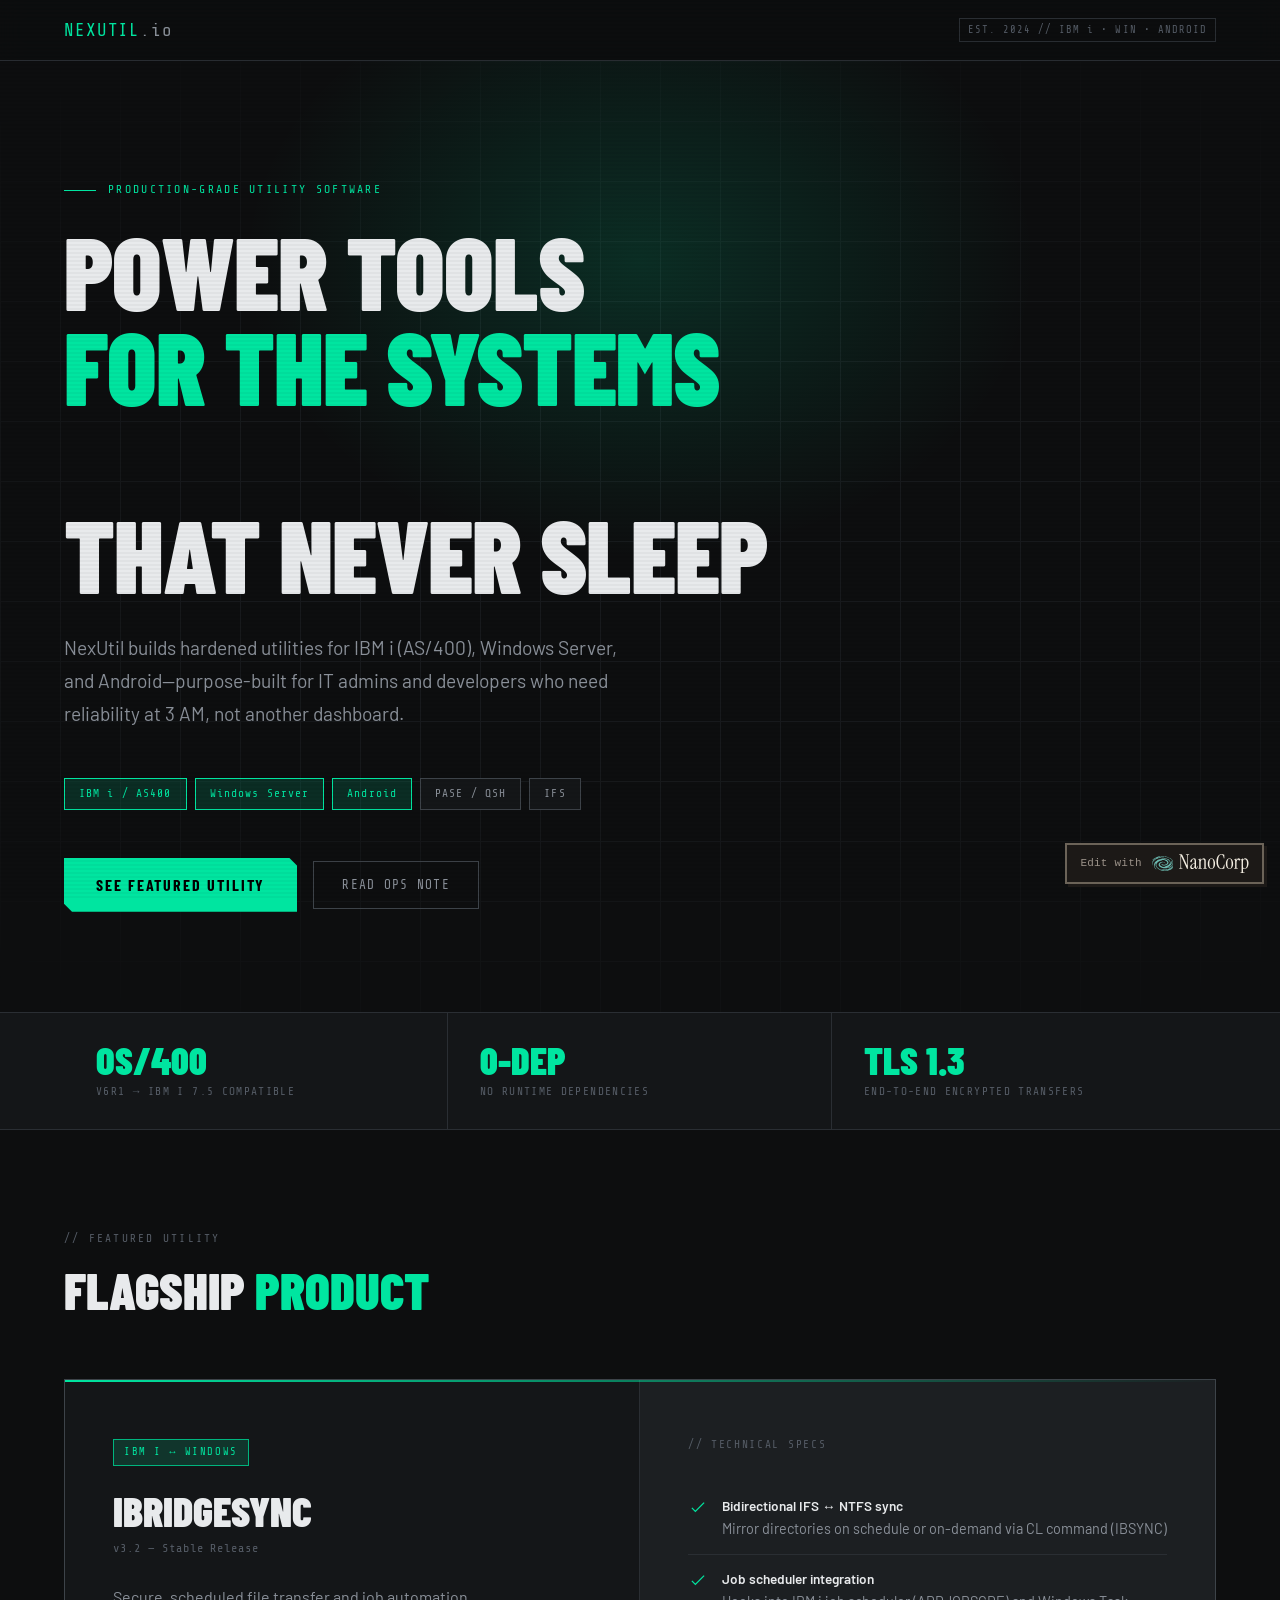
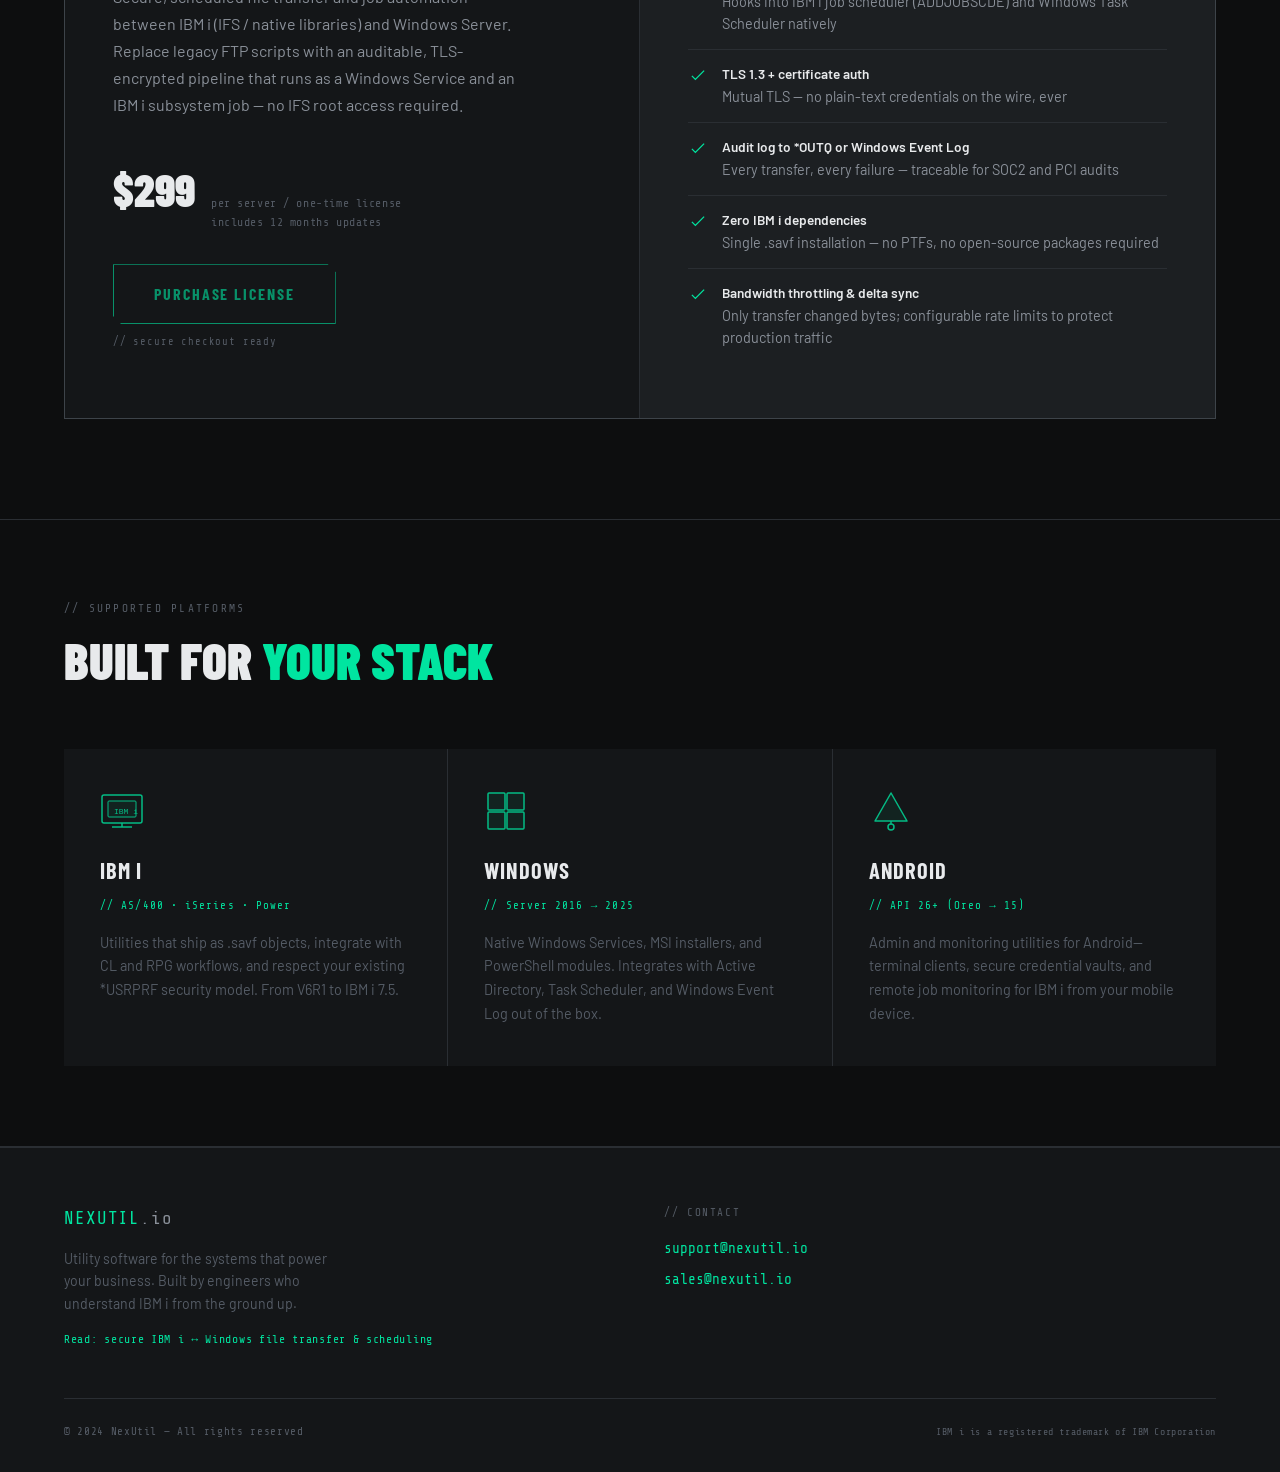
==== index.html @ b5524bf1 "Prepare NexUtil static site for Netlify" ====
<!DOCTYPE html>
<!-- saved from url=(0038)https://nexutil.nanocorp.app/#featured -->
<html lang="en">

<head>
    <meta http-equiv="Content-Type" content="text/html; charset=UTF-8">
    <link rel="stylesheet" href="./NexUtil — Utility Software for IBM i, Windows &amp; Android_files/3d7xy98o96aj7.css"
        data-precedence="next">
    <link rel="preload" as="script" fetchpriority="low"
        href="./NexUtil — Utility Software for IBM i, Windows &amp; Android_files/25kvgcvbp6c14.js.téléchargement">
    <script src="./NexUtil — Utility Software for IBM i, Windows &amp; Android_files/28fkf9f9btak4.js.téléchargement"
        async=""></script>
    <script src="./NexUtil — Utility Software for IBM i, Windows &amp; Android_files/1h-6463ln454b.js.téléchargement"
        async=""></script>
    <script src="./NexUtil — Utility Software for IBM i, Windows &amp; Android_files/0gokmsaxco-yg.js.téléchargement"
        async=""></script>
    <script
        src="./NexUtil — Utility Software for IBM i, Windows &amp; Android_files/turbopack-207j59bvnx-2r.js.téléchargement"
        async=""></script>
    <script src="./NexUtil — Utility Software for IBM i, Windows &amp; Android_files/2corl6wyj4669.js.téléchargement"
        async="" crossorigin=""></script>
    <script src="./NexUtil — Utility Software for IBM i, Windows &amp; Android_files/1kp1o4kqi1096.js.téléchargement"
        async="" crossorigin=""></script>
    <link rel="preload" href="./NexUtil — Utility Software for IBM i, Windows &amp; Android_files/css2" as="style">
    <link rel="preconnect" href="https://fonts.googleapis.com/">
    <link rel="preconnect" href="https://fonts.gstatic.com/" crossorigin="anonymous">
    <link href="./NexUtil — Utility Software for IBM i, Windows &amp; Android_files/css2" rel="stylesheet">
    <script src="./NexUtil — Utility Software for IBM i, Windows &amp; Android_files/0c0hxoamwjsbw.js.téléchargement"
        nomodule=""></script>
    <meta name="viewport" content="width=device-width, initial-scale=1">
    <title>NexUtil — Utility Software for IBM i, Windows &amp; Android</title>
    <meta name="description"
        content="Production-grade utility software for IBM i (AS/400), Windows, and Android. Trusted by IT admins and developers who can&#39;t afford downtime.">
</head>

<body><!--$--><!--/$-->
    <script src="./NexUtil — Utility Software for IBM i, Windows &amp; Android_files/25kvgcvbp6c14.js.téléchargement"
        id="_R_" async=""></script>
    <script>(self.__next_f = self.__next_f || []).push([0])</script>
    <script>self.__next_f.push([1, "1:\"$Sreact.fragment\"\n2:I[39756,[\"/_next/static/immutable/chunks/2corl6wyj4669.js\"],\"default\"]\n3:I[37457,[\"/_next/static/immutable/chunks/2corl6wyj4669.js\"],\"default\"]\n4:I[22016,[\"/_next/static/immutable/chunks/2corl6wyj4669.js\",\"/_next/static/immutable/chunks/1kp1o4kqi1096.js\"],\"\"]\nd:I[68027,[\"/_next/static/immutable/chunks/2corl6wyj4669.js\"],\"default\",1]\n:HL[\"/_next/static/immutable/chunks/3d7xy98o96aj7.css\",\"style\"]\n:HL[\"https://fonts.googleapis.com/css2?family=Share+Tech+Mono\u0026family=Barlow+Condensed:wght@400;600;700;900\u0026family=Barlow:wght@400;500;600\u0026display=swap\",\"style\"]\n0:{\"P\":null,\"c\":[\"\",\"\"],\"q\":\"\",\"i\":false,\"f\":[[[\"\",{\"children\":[\"__PAGE__\",{},\"$undefined\",\"$undefined\",4608]},\"$undefined\",\"$undefined\",4624],[[\"$\",\"$1\",\"c\",{\"children\":[[[\"$\",\"link\",\"0\",{\"rel\":\"stylesheet\",\"href\":\"/_next/static/immutable/chunks/3d7xy98o96aj7.css\",\"precedence\":\"next\",\"crossOrigin\":\"$undefined\",\"nonce\":\"$undefined\"}],[\"$\",\"script\",\"script-0\",{\"src\":\"/_next/static/immutable/chunks/2corl6wyj4669.js\",\"async\":true,\"nonce\":\"$undefined\"}]],[\"$\",\"html\",null,{\"lang\":\"en\",\"children\":[[\"$\",\"head\",null,{\"children\":[[\"$\",\"link\",null,{\"rel\":\"preconnect\",\"href\":\"https://fonts.googleapis.com\"}],[\"$\",\"link\",null,{\"rel\":\"preconnect\",\"href\":\"https://fonts.gstatic.com\",\"crossOrigin\":\"anonymous\"}],[\"$\",\"link\",null,{\"href\":\"https://fonts.googleapis.com/css2?family=Share+Tech+Mono\u0026family=Barlow+Condensed:wght@400;600;700;900\u0026family=Barlow:wght@400;500;600\u0026display=swap\",\"rel\":\"stylesheet\"}]]}],[\"$\",\"body\",null,{\"children\":[\"$\",\"$L2\",null,{\"parallelRouterKey\":\"children\",\"error\":\"$undefined\",\"errorStyles\":\"$undefined\",\"errorScripts\":\"$undefined\",\"template\":[\"$\",\"$L3\",null,{}],\"templateStyles\":\"$undefined\",\"templateScripts\":\"$undefined\",\"notFound\":[[[\"$\",\"title\",null,{\"children\":\"404: This page could not be found.\"}],[\"$\",\"div\",null,{\"style\":{\"fontFamily\":\"system-ui,\\\"Segoe UI\\\",Roboto,Helvetica,Arial,sans-serif,\\\"Apple Color Emoji\\\",\\\"Segoe UI Emoji\\\"\",\"height\":\"100vh\",\"textAlign\":\"center\",\"display\":\"flex\",\"flexDirection\":\"column\",\"alignItems\":\"center\",\"justifyContent\":\"center\"},\"children\":[\"$\",\"div\",null,{\"children\":[[\"$\",\"style\",null,{\"dangerouslySetInnerHTML\":{\"__html\":\"body{color:#000;background:#fff;margin:0}.next-error-h1{border-right:1px solid rgba(0,0,0,.3)}@media (prefers-color-scheme:dark){body{color:#fff;background:#000}.next-error-h1{border-right:1px solid rgba(255,255,255,.3)}}\"}}],[\"$\",\"h1\",null,{\"className\":\"next-error-h1\",\"style\":{\"display\":\"inline-block\",\"margin\":\"0 20px 0 0\",\"padding\":\"0 23px 0 0\",\"fontSize\":24,\"fontWeight\":500,\"verticalAlign\":\"top\",\"lineHeight\":\"49px\"},\"children\":404}],[\"$\",\"div\",null,{\"style\":{\"display\":\"inline-block\"},\"children\":[\"$\",\"h2\",null,{\"style\":{\"fontSize\":14,\"fontWeight\":400,\"lineHeight\":\"49px\",\"margin\":0},\"children\":\"This page could not be found.\"}]}]]}]}]],[]],\"forbidden\":\"$undefined\",\"unauthorized\":\"$undefined\"}]}]]}]]}],{\"children\":[[\"$\",\"$1\",\"c\",{\"children\":[[[\"$\",\"nav\",null,{\"children\":[\"$\",\"div\",null,{\"className\":\"container\",\"children\":[\"$\",\"div\",null,{\"className\":\"nav-inner\",\"children\":[[\"$\",\"$L4\",null,{\"href\":\"/\",\"className\":\"logo\",\"children\":[\"NEXUTIL\",[\"$\",\"span\",null,{\"children\":\".io\"}]]}],[\"$\",\"span\",null,{\"className\":\"nav-badge\",\"children\":\"EST. 2024 // IBM i • WIN • ANDROID\"}]]}]}]}],[\"$\",\"section\",null,{\"className\":\"hero\",\"children\":[[\"$\",\"div\",null,{\"className\":\"hero-grid\"}],[\"$\",\"div\",null,{\"className\":\"hero-glow\"}],[\"$\",\"div\",null,{\"className\":\"container\",\"children\":[\"$\",\"div\",null,{\"className\":\"hero-content\",\"children\":[[\"$\",\"div\",null,{\"className\":\"hero-kicker\",\"children\":\"Production-grade utility software\"}],[\"$\",\"h1\",null,{\"className\":\"hero-headline\",\"children\":[\"Power Tools\",[\"$\",\"br\",null,{}],[\"$\",\"em\",null,{\"children\":\"for the Systems\"}],[\"$\",\"br\",null,{}],\"That Never Sleep\"]}],[\"$\",\"p\",null,{\"className\":\"hero-sub\",\"children\":\"NexUtil builds hardened utilities for IBM i (AS/400), Windows Server, and Android—purpose-built for IT admins and developers who need reliability at 3 AM, not another dashboard.\"}],[\"$\",\"div\",null,{\"className\":\"hero-platforms\",\"children\":[[\"$\",\"span\",null,{\"className\":\"platform-chip active\",\"children\":\"IBM i / AS400\"}],[\"$\",\"span\",null,{\"className\":\"platform-chip active\",\"children\":\"Windows Server\"}],[\"$\",\"span\",null,{\"className\":\"platform-chip active\",\"children\":\"Android\"}],[\"$\",\"span\",null,{\"className\":\"platform-chip\",\"children\":\"PASE / QSH\"}],[\"$\",\"span\",null,{\"className\":\"platform-chip\",\"children\":\"IFS\"}]]}],[\"$\",\"div\",null,{\"className\":\"hero-cta\",\"children\":[[\"$\",\"a\",null,{\"href\":\"#featured\",\"className\":\"btn-primary\",\"children\":\"See Featured Utility\"}],[\"$\",\"$L4\",null,{\"href\":\"/posts/secure-ibm-i-windows-file-transfer-scheduling\",\"className\":\"btn-secondary\",\"children\":\"Read Ops Note\"}]]}]]}]}]]}],[\"$\",\"div\",null,{\"className\":\"stats-bar\",\"children\":[\"$\",\"div\",null,{\"className\":\"container\",\"children\":[\"$\",\"div\",null,{\"className\":\"stats-inner\",\"children\":[[\"$\",\"div\",null,{\"className\":\"stat-item\",\"children\":[[\"$\",\"div\",null,{\"className\":\"stat-num\",\"children\":\"OS/400\"}],[\"$\",\"div\",null,{\"className\":\"stat-label\",\"children\":\"V6R1 → IBM i 7.5 Compatible\"}]]}],[\"$\",\"div\",null,{\"className\":\"stat-item\",\"children\":[[\"$\",\"div\",null,{\"className\":\"stat-num\",\"children\":\"0-DEP\"}],[\"$\",\"div\",null,{\"className\":\"stat-label\",\"children\":\"No runtime dependencies\"}]]}],[\"$\",\"div\",null,{\"className\":\"stat-item\",\"children\":[\"$L5\",\"$L6\"]}]]}]}]}],\"$L7\",\"$L8\",\"$L9\"],[\"$La\"],\"$Lb\"]}],{},null,false,null]},null,false,null],\"$Lc\",false]],\"m\":\"$undefined\",\"G\":[\"$d\",[\"$Le\"]],\"S\":true,\"h\":null,\"r\":\"$undefined\",\"s\":\"$undefined\",\"a\":\"$undefined\",\"l\":\"$undefined\",\"p\":\"$undefined\",\"d\":\"$undefined\"}\nf:I[97367,[\"/_next/static/immutable/chunks/2corl6wyj4669.js\"],\"OutletBoundary\"]\n10:\"$Sreact.suspense\"\n12:I[97367,[\"/_next/static/immutable/chunks/2corl6wyj4669.js\"],\"ViewportBoundary\"]\n14:I[97367,[\"/_next/static/immutable/chunks/2corl6wyj4669.js\"],\"MetadataBoundary\"]\n5:[\"$\",\"div\",null,{\"className\":\"stat-num\",\"children\":\"TLS 1.3\"}]\n6:[\"$\",\"div\",null,{\"className\":\"stat-label\",\"children\":\"End-to-end encrypted transfers\"}]\n7:[\"$\",\"section\",null,{\"className\":\"featured\",\"id\":\"featured\",\"children\":[\"$\",\"div\",null,{\"className\":\"container\",\"children\":[[\"$\",\"div\",null,{\"className\":\"section-kicker\",\"children\":\"// featured utility\"}],[\"$\",\"h2\",null,{\"className\":\"section-title\",\"children\":[\"Flagship \",[\"$\",\"span\",null,{\"children\":\"Product\"}]]}],[\"$\",\"div\",null,{\"className\":\"product-card\",\"children\":[[\"$\",\"div\",null,{\"className\":\"product-info\",\"children\":[[\"$\",\"span\",null,{\"className\":\"product-badge\",\"children\":\"IBM i ↔ Windows\"}],[\"$\",\"h3\",null,{\"className\":\"product-name\",\"children\":\"IBridgeSync\"}],[\"$\",\"div\",null,{\"className\":\"product-version\",\"children\":\"v3.2 — Stable Release\"}],[\"$\",\"p\",null,{\"className\":\"product-desc\",\"children\":\"Secure, scheduled file transfer and job automation between IBM i (IFS / native libraries) and Windows Server. Replace legacy FTP scripts with an auditable, TLS-encrypted pipeline that runs as a Windows Service and an IBM i subsystem job — no IFS root access required.\"}],[\"$\",\"div\",null,{\"className\":\"product-price-row\",\"children\":[[\"$\",\"span\",null,{\"className\":\"product-price\",\"children\":\"$$299\"}],[\"$\",\"span\",null,{\"className\":\"product-price-note\",\"children\":[\"per server / one-time license\",[\"$\",\"br\",null,{}],\"includes 12 months updates\"]}]]}],[\"$\",\"a\",null,{\"href\":\"https://checkout.nanocorp.so/c/7nHSp1NRyW5a34AN7qIg\",\"className\":\"btn-buy\",\"children\":\"Purchase License\"}],[\"$\",\"div\",null,{\"className\":\"coming-soon-note\",\"children\":\"// secure checkout ready\"}]]}],[\"$\",\"div\",null,{\"className\":\"product-specs\",\"children\":[[\"$\",\"div\",null,{\"className\":\"specs-title\",\"children\":\"// technical specs\"}],[\"$\",\"ul\",null,{\"className\":\"spec-list\",\"children\":[[\"$\",\"li\",null,{\"className\":\"spec-item\",\"children\":[[\"$\",\"span\",null,{\"className\":\"spec-icon\",\"children\":[\"$\",\"svg\",null,{\"viewBox\":\"0 0 16 16\",\"fill\":\"none\",\"stroke\":\"currentColor\",\"strokeWidth\":\"1.5\",\"children\":[\"$\",\"polyline\",null,{\"points\":\"1,9 5,13 15,3\"}]}]}],[\"$\",\"span\",null,{\"className\":\"spec-text\",\"children\":[[\"$\",\"strong\",null,{\"children\":\"Bidirectional IFS ↔ NTFS sync\"}],\"Mirror directories on schedule or on-demand via CL command (IBSYNC)\"]}]]}],[\"$\",\"li\",null,{\"className\":\"spec-item\",\"children\":[[\"$\",\"span\",null,{\"className\":\"spec-icon\",\"children\":[\"$\",\"svg\",null,{\"viewBox\":\"0 0 16 16\",\"fill\":\"none\",\"stroke\":\"currentColor\",\"strokeWidth\":\"1.5\",\"children\":[\"$\",\"polyline\",null,{\"points\":\"1,9 5,13 15,3\"}]}]}],[\"$\",\"span\",null,{\"className\":\"spec-text\",\"children\":[[\"$\",\"strong\",null,{\"children\":\"Job scheduler integration\"}],\"Hooks into IBM i job scheduler (ADDJOBSCDE) and Windows Task Scheduler natively\"]}]]}],[\"$\",\"li\",null,{\"className\":\"spec-item\",\"children\":[[\"$\",\"span\",null,{\"className\":\"spec-icon\",\"children\":[\"$\",\"svg\",null,{\"viewBox\":\"0 0 16 16\",\"fill\":\"none\",\"stroke\":\"currentColor\",\"strokeWidth\":\"1.5\",\"children\":[\"$\",\"polyline\",null,{\"points\":\"1,9 5,13 15,3\"}]}]}],[\"$\",\"span\",null,{\"className\":\"spec-text\",\"children\":[[\"$\",\"strong\",null,{\"children\":\"TLS 1.3 + certificate auth\"}],\"Mutual TLS — no plain-text credentials on the wire, ever\"]}]]}],[\"$\",\"li\",null,{\"className\":\"spec-item\",\"children\":[[\"$\",\"span\",null,{\"className\":\"spec-icon\",\"children\":[\"$\",\"svg\",null,{\"viewBox\":\"0 0 16 16\",\"fill\":\"none\",\"stroke\":\"currentColor\",\"strokeWidth\":\"1.5\",\"children\":[\"$\",\"polyline\",null,{\"points\":\"1,9 5,13 15,3\"}]}]}],[\"$\",\"span\",null,{\"className\":\"spec-text\",\"children\":[[\"$\",\"strong\",null,{\"children\":\"Audit log to *OUTQ or Windows Event Log\"}],\"Every transfer, every failure — traceable for SOC2 and PCI audits\"]}]]}],[\"$\",\"li\",null,{\"className\":\"spec-item\",\"children\":[[\"$\",\"span\",null,{\"className\":\"spec-icon\",\"children\":[\"$\",\"svg\",null,{\"viewBox\":\"0 0 16 16\",\"fill\":\"none\",\"stroke\":\"currentColor\",\"strokeWidth\":\"1.5\",\"children\":[\"$\",\"polyline\",null,{\"points\":\"1,9 5,13 15,3\"}]}]}],[\"$\",\"span\",null,{\"className\":\"spec-text\",\"children\":[[\"$\",\"strong\",null,{\"children\":\"Zero IBM i dependencies\"}],\"Single .savf installation — no PTFs, no open-source packages required\"]}]]}],[\"$\",\"li\",null,{\"className\":\"spec-item\",\"children\":[[\"$\",\"span\",null,{\"className\":\"spec-icon\",\"children\":[\"$\",\"svg\",null,{\"viewBox\":\"0 0 16 16\",\"fill\":\"none\",\"stroke\":\"currentColor\",\"strokeWidth\":\"1.5\",\"children\":[\"$\",\"polyline\",null,{\"points\":\"1,9 5,13 15,3\"}]}]}],[\"$\",\"span\",null,{\"className\":\"spec-text\",\"children\":[[\"$\",\"strong\",null,{\"children\":\"Bandwidth throttling \u0026 delta sync\"}],\"Only transfer changed bytes; configurable rate limits to protect production traffic\"]}]]}]]}]]}]]}]]}]}]\n8:[\"$\",\"section\",null,{\"className\":\"platforms\",\"id\":\"platforms\",\"children\":[\"$\",\"div\",null,{\"className\":\"container\",\"children\":[[\"$\",\"div\",null,{\"className\":\"section-kicker\",\"children\":\"// supported platforms\"}],[\"$\",\"h2\",null,{\"className\":\"section-title\",\"children\":[\"Built for \",[\"$\",\"span\",null,{\"children\":\"Your Stack\"}]]}],[\"$\",\"div\",null,{\"className\":\"platforms-grid\",\"children\":[[\"$\",\"div\",null,{\"className\":\"platform-card\",\"children\":[[\"$\",\"div\",null,{\"className\":\"platform-icon\",\"children\":[\"$\",\"svg\",null,{\"viewBox\":\"0 0 44 44\",\"fill\":\"none\",\"xmlns\":\"http://www.w3.org/2000/svg\",\"children\":[[\"$\",\"rect\",null,{\"x\":\"2\",\"y\":\"6\",\"width\":\"40\",\"height\":\"28\",\"rx\":\"2\",\"stroke\":\"#00e5a0\",\"strokeWidth\":\"1.5\",\"fill\":\"none\"}],[\"$\",\"rect\",null,{\"x\":\"8\",\"y\":\"12\",\"width\":\"28\",\"height\":\"16\",\"rx\":\"1\",\"fill\":\"#00e5a0\",\"fillOpacity\":\"0.08\",\"stroke\":\"#00e5a0\",\"strokeWidth\":\"1\"}],[\"$\",\"line\",null,{\"x1\":\"12\",\"y1\":\"38\",\"x2\":\"32\",\"y2\":\"38\",\"stroke\":\"#00e5a0\",\"strokeWidth\":\"1.5\"}],[\"$\",\"line\",null,{\"x1\":\"22\",\"y1\":\"34\",\"x2\":\"22\",\"y2\":\"38\",\"stroke\":\"#00e5a0\",\"strokeWidth\":\"1.5\"}],[\"$\",\"text\",null,{\"x\":\"14\",\"y\":\"25\",\"fontFamily\":\"monospace\",\"fontSize\":\"8\",\"fill\":\"#00e5a0\",\"children\":\"IBM i\"}]]}]}],[\"$\",\"div\",null,{\"className\":\"platform-name\",\"children\":\"IBM i\"}],[\"$\",\"div\",null,{\"className\":\"platform-sub\",\"children\":\"// AS/400 • iSeries • Power\"}],[\"$\",\"p\",null,{\"className\":\"platform-desc\",\"children\":\"Utilities that ship as .savf objects, integrate with CL and RPG workflows, and respect your existing *USRPRF security model. From V6R1 to IBM i 7.5.\"}]]}],[\"$\",\"div\",null,{\"className\":\"platform-card\",\"children\":[[\"$\",\"div\",null,{\"className\":\"platform-icon\",\"children\":[\"$\",\"svg\",null,{\"viewBox\":\"0 0 44 44\",\"fill\":\"none\",\"xmlns\":\"http://www.w3.org/2000/svg\",\"children\":[[\"$\",\"rect\",null,{\"x\":\"4\",\"y\":\"4\",\"width\":\"17\",\"height\":\"17\",\"rx\":\"1\",\"stroke\":\"#00e5a0\",\"strokeWidth\":\"1.5\",\"fill\":\"#00e5a0\",\"fillOpacity\":\"0.08\"}],[\"$\",\"rect\",null,{\"x\":\"23\",\"y\":\"4\",\"width\":\"17\",\"height\":\"17\",\"rx\":\"1\",\"stroke\":\"#00e5a0\",\"strokeWidth\":\"1.5\",\"fill\":\"#00e5a0\",\"fillOpacity\":\"0.08\"}],[\"$\",\"rect\",null,{\"x\":\"4\",\"y\":\"23\",\"width\":\"17\",\"height\":\"17\",\"rx\":\"1\",\"stroke\":\"#00e5a0\",\"strokeWidth\":\"1.5\",\"fill\":\"#00e5a0\",\"fillOpacity\":\"0.08\"}],[\"$\",\"rect\",null,{\"x\":\"23\",\"y\":\"23\",\"width\":\"17\",\"height\":\"17\",\"rx\":\"1\",\"stroke\":\"#00e5a0\",\"strokeWidth\":\"1.5\",\"fill\":\"#00e5a0\",\"fillOpacity\":\"0.08\"}]]}]}],[\"$\",\"div\",null,{\"className\":\"platform-name\",\"children\":\"Windows\"}],[\"$\",\"div\",null,{\"className\":\"platform-sub\",\"children\":\"// Server 2016 → 2025\"}],[\"$\",\"p\",null,{\"className\":\"platform-desc\",\"children\":\"Native Windows Services, MSI installers, and PowerShell modules. Integrates with Active Directory, Task Scheduler, and Windows Event Log out of the box.\"}]]}],[\"$\",\"div\",null,{\"className\":\"platform-card\",\"children\":[[\"$\",\"div\",null,{\"className\":\"platform-icon\",\"children\":[\"$\",\"svg\",null,{\"viewBox\":\"0 0 44 44\",\"fill\":\"none\",\"xmlns\":\"http://www.w3.org/2000/svg\",\"children\":[[\"$\",\"path\",null,{\"d\":\"M22 4 L38 32 H6 Z\",\"stroke\":\"#00e5a0\",\"strokeWidth\":\"1.5\",\"fill\":\"#00e5a0\",\"fillOpacity\":\"0.08\",\"strokeLinejoin\":\"round\"}],[\"$\",\"circle\",null,{\"cx\":\"22\",\"cy\":\"38\",\"r\":\"3\",\"stroke\":\"#00e5a0\",\"strokeWidth\":\"1.5\",\"fill\":\"none\"}],[\"$\",\"line\",null,{\"x1\":\"22\",\"y1\":\"35\",\"x2\":\"22\",\"y2\":\"32\",\"stroke\":\"#00e5a0\",\"strokeWidth\":\"1.5\"}]]}]}],[\"$\",\"div\",null,{\"className\":\"platform-name\",\"children\":\"Android\"}],[\"$\",\"div\",null,{\"className\":\"platform-sub\",\"children\":\"// API 26+ (Oreo → 15)\"}],[\"$\",\"p\",null,{\"className\":\"platform-desc\",\"children\":\"Admin and monitoring utilities for Android—terminal clients, secure credential vaults, and remote job monitoring for IBM i from your mobile device.\"}]]}]]}]]}]}]\n9:[\"$\",\"footer\",null,{\"children\":[\"$\",\"div\",null,{\"className\":\"container\",\"children\":[[\"$\",\"div\",null,{\"className\":\"footer-inner\",\"children\":[[\"$\",\"div\",null,{\"className\":\"footer-brand\",\"children\":[[\"$\",\"$L4\",null,{\"href\":\"/\",\"className\":\"logo\",\"children\":[\"NEXUTIL\",[\"$\",\"span\",null,{\"children\":\".io\"}]]}],[\"$\",\"p\",null,{\"className\":\"footer-tagline\",\"children\":\"Utility software for the systems that power your business. Built by engineers who understand IBM i from the ground up.\"}],[\"$\",\"$L4\",null,{\"href\":\"/posts/secure-ibm-i-windows-file-transfer-scheduling\",\"className\":\"footer-post-link\",\"children\":\"Read: secure IBM i ↔ Windows file transfer \u0026 scheduling\"}]]}],[\"$\",\"div\",null,{\"children\":[[\"$\",\"div\",null,{\"className\":\"footer-contact-title\",\"children\":\"// contact\"}],[\"$\",\"div\",null,{\"className\":\"footer-contact\",\"children\":[[\"$\",\"a\",null,{\"href\":\"mailto:support@nexutil.io\",\"children\":\"support@nexutil.io\"}],[\"$\",\"a\",null,{\"href\":\"mailto:sales@nexutil.io\",\"children\":\"sales@nexutil.io\"}]]}]]}]]}],[\"$\",\"div\",null,{\"className\":\"footer-bottom\",\"children\":[[\"$\",\"span\",null,{\"className\":\"footer-copy\",\"children\":\"© 2024 NexUtil — All rights reserved\"}],[\"$\",\"span\",null,{\"className\":\"footer-copy\",\"style\":{\"fontFamily\":\"var(--mono)\",\"fontSize\":\"0.62rem\",\"color\":\"var(--text-muted)\"},\"children\":\"IBM i is a registered trademark of IBM Corporation\"}]]}]]}]}]\na:[\"$\",\"script\",\"script-0\",{\"src\":\"/_next/static/immutable/chunks/1kp1o4kqi1096.js\",\"async\":true,\"nonce\":\"$undefined\"}]\nb:[\"$\",\"$Lf\",null,{\"children\":[\"$\",\"$10\",null,{\"name\":\"Next.MetadataOutlet\",\"children\":\"$@11\"}]}]\nc:[\"$\",\"$1\",\"h\",{\"children\":[null,[\"$\",\"$L12\",null,{\"children\":\"$L13\"}],[\"$\",\"div\",null,{\"hidden\":true,\"children\":[\"$\",\"$L14\",null,{\"children\":[\"$\",\"$10\",null,{\"name\":\"Next.Metadata\",\"children\":\"$L15\"}]}]}],null]}]\ne:[\"$\",\"link\",\"0\",{\"rel\":\"stylesheet\",\"href\":\"/_next/static/immutable/chunks/3d7xy98o96aj7.css\",\"precedence\":\"next\",\"crossOrigin\":\"$undefined\",\"nonce\":\"$undefined\"}]\n13:[[\"$\",\"meta\",\"0\",{\"charSet\":\"utf-8\"}],[\"$\",\"meta\",\"1\",{\"name\":\"viewport\",\"content\":\"width=device-width, initial-scale=1\"}]]\n11:null\n15:[[\"$\",\"title\",\"0\",{\"children\":\"NexUtil — Utility Software for IBM i, Windows \u0026 Android\"}],[\"$\",\"meta\",\"1\",{\"name\":\"description\",\"content\":\"Production-grade utility software for IBM i (AS/400), Windows, and Android. Trusted by IT admins and developers who can't afford downtime.\"}]]\n"])</script>
    <script async=""
        src="./NexUtil — Utility Software for IBM i, Windows &amp; Android_files/badge.js.téléchargement"></script>
    <script type="module"
        src="./NexUtil — Utility Software for IBM i, Windows &amp; Android_files/v4513226cdae34746b4dedf0b4dfa099e1781791509496"
        integrity="sha512-ZE9pZaUXND66v380QUtch/5sE9tPFh2zg45pR2PB0CVkCtOREv2AJKkSidISWkysEuQ0EH8faUU5du78bx87UQ=="
        data-cf-beacon="{&quot;version&quot;:&quot;2024.11.0&quot;,&quot;token&quot;:&quot;076480c64e934d95bbc9d824a968f196&quot;,&quot;r&quot;:1}"
        crossorigin="anonymous"></script>
    <next-route-announcer style="position: absolute;"><template shadowrootmode="open">
            <div aria-live="assertive" id="__next-route-announcer__" role="alert"
                style="position: absolute; border: 0px; height: 1px; margin: -1px; padding: 0px; width: 1px; clip: rect(0px, 0px, 0px, 0px); overflow: hidden; white-space: nowrap; overflow-wrap: normal;">
                NexUtil — Utility Software for IBM i, Windows &amp; Android</div>
        </template></next-route-announcer>
    <div id="__nanocorp-badge-host"
        style="position: fixed !important; bottom: 16px !important; right: 16px !important; z-index: 2147483646 !important; display: block !important; visibility: visible !important; opacity: 1 !important;">
        <template shadowrootmode="closed">
            <style>
                a {
                    display: inline-flex;
                    align-items: center;
                    gap: 10px;
                    background: #1C1917;
                    border: 2px solid #6B6358;
                    box-shadow: 3px 3px 0 #1C1917;
                    padding: 9px 13px;
                    text-decoration: none;
                    cursor: pointer;
                    transition: transform .1s ease, box-shadow .1s ease, border-color .1s ease
                }

                a:hover {
                    transform: translate(-1px, -1px);
                    box-shadow: 4px 4px 0 #1C1917;
                    border-color: #6BB8AE
                }

                .nc-l {
                    font-family: ui-monospace, SFMono-Regular, Menlo, Consolas, monospace;
                    font-size: 11px;
                    font-weight: 500;
                    letter-spacing: .02em;
                    line-height: 1;
                    color: #9A9188
                }

                a:hover .nc-l {
                    color: #C4BAA8
                }

                .nc-lock {
                    display: inline-flex;
                    align-items: center;
                    gap: 6px
                }

                .nc-mark {
                    height: 15px;
                    width: auto;
                    display: block;
                    fill: #6BB8AE
                }

                .nc-word {
                    height: 19px;
                    width: auto;
                    display: block;
                    fill: #F4EEE2
                }

                a:hover .nc-word {
                    fill: #FEFDFB
                }

                @media print {
                    a {
                        display: none
                    }
                }
            </style><a href="https://nanocorp.so/?utm_source=badge&amp;utm_medium=site&amp;utm_content=nexutil"
                target="_blank" rel="noopener" aria-label="Edit this site with NanoCorp"><span class="nc-l">Edit
                    with</span><span class="nc-lock"><svg class="nc-mark" viewBox="295 203.844 232 160.311"
                        aria-hidden="true">
                        <path
                            d="M524 272.6v13.5h-.4v8.3h-2v6.2h-2v4.7H517v4l-1.7.7v.7h-1.6v2.7h-2v1.4l-2.4.1v1.4l-1 .2v2l-2 .7v1H504v1.7l-2.1.5v1.5h-1.4l-.2.6h-.3v2h-2.7v2.8h-5.2v2.3h-5v3.7h-4.7v2.7h-5v2.4h-5.6l-.2 2.7H462v2.7h-11.4l-4 .3v2.7h-31v-2.7h-13v-3h-3.5v4.2h3.4v.5h1.7l.1 1.9h9.1v2.7h40l.2-2 12.6-.2-.2-.4h5.4v-.1h2v2.2l-7.4.5v1.5h-8.7l-1.7.3v2.6l-13 .1v1c-2.8.4-19 .4-21-.3v-.2l-11-.5v-2.2l-11-.5V352c-3.5 0-7.5.1-10.2-.5v-1.7h-3l-.2-.9h-3.4v-2.7l-3.7-.3v-.3h-2V343H372v-2.7h-3.9l-.1-2.4-3.2-.3v-2.2l-3.6-.5v-2.4H358V330h-2.4v-3h-2.7v-3.7h-2.7v-2.9l-2.7-.1v-4.4l-3-.4V309l-2.8-.1v-17h2.8v-7h3v-3.5h3V276h2.4v-2.7h2.7v-2.7h2.5l.2-2.7 2.9-.3v-2.7h5.2v-1.7l4.9-.4v-3h4.7v-2.4c2-.6 3.3-.6 6.4-.6h.6l.2-2.7h7.7v-3.2h2.4l9.4-.2v-3h27l.4 3h7l.2 3h6v2.7l3.4.4v2.7l3.7.3v2.7l1.9.3v2.4h2.7v3l2.7.2v13H455v3l-1.6.2-.2 1.8-2.5.4v2.3l-3.4.5-.5 2.2-4.4.5v2.6l-3 .1v.5h-5.2l-.2 2.4h-19v-2.4l-2.7-.1h-3.4l-2.3-.5v-2l-3.7-.4-.2-3.4h-3l-2.9.5v6h2.4l.3 4.7 3.4.3v1l7.7.4.2 2.3h23.5l.2-.8h8.2l.2-2h5.4l.1-.9 2.9-.3v-2h3.7v-.4l3-.3v-2.4l1.7-.2.5.2.2-.3h.3v-2.4l2.9-.2v-2.7h2.6l.2-2.7 2.7-.1v-7.3h2.7V270l-2.7-.1-.2-7-2.3-.3-.4-3h-1.5V257l-1-.1V254l-5.7-.3v-3.2h-4.4v-2.7h-5.3V245l-3.4-.4-.2-.3H443l-.1-2.2-7-.3-.4-2.6h-13.1v-2.7l-4.4-.1h-31.4v2.8h-12.8l-.2 2.4-2.8.2-6.4.1-.5.2v2.9H358v2.7l-5.2.1v2.6l-5.4.3v3h-3v2.7l-5.7.4v3l-2.9.2v2.8H333l-.2 2.7h-2.5v2.2l-2.7.4v2.7l-1.5.1.2 2.4-1.9.2v3.5h-3v6.2h-2.7l-.2 8.1-2.5.2v22.6h2.7v9l2.7.1v4.6l3 .1.2 4 1.8.2v2.9l1.2.2v2.7l2.7.1.2 2.4 2.7.3.1 2.4h2.7v2.9h5.4v-3H339l-.1-2.3-2.9-.3v-3l-1.7-.4v-1l-1-.3v-2.9l-2.7-.7-.1-2.5-2.7-.3-.2-2.9-1.3-.2v-6l-2.9-.4v-21.7l2.7-.2.2-2.9h1.6v-3.8l2.7-.2v-3.9h2.7V284l2.7-.2v-2.3h2.7v2.7H336v10.4l-2.8.2v9.6h2.8l.2 9.8h2.5l.2 4.7 2.7.4.1 4h2.7l.2 4 2.5.4.2 2.7 2.8.1v2.2l2.2.2-.1 2.5 3.2.2.1 2.5 2.5.4.2 2 2.7.2v2.5h3v2.5h5.2l.2 2 4.5.2v2.5h6.3l.1 2 2.7.2.2 3.2h7.7v2.9h8.4l.2 2.4h13.8v3h7.4l.2-.2 27.4.2v-3h15v-2.4h9.3l.2-2.7 7.4-.2.2-2.5 7.2-.2v-2.3l2-.2v-.7h6l.2-2.3 3.9-.2.2-1.7h3l.3-2.5h5.4l.2-2.9 2.7-.1.1-4.6h3l.2-2.7 2.6-.3.1-2.2h2.4v-2.7l1.5-.4.2-7h-4v2.3l-3.4.7v3l-2.7.2v3.2h-2.9l-.2 2.2h-3.2v.8l-2.5.2 1.7-.2.3 2.6-4 .1V333l-.8-.2v-.2h3.8v-2.3l1.7-.2.2-2.5h3l.2-1 2.5-.2.2-3.2h1.6l.2-2.9 1.4-.1.1-1.2 2.2-.4.5-4h2l.2-3.2h2l.2-5h2.7v-8.7h2v-25.1zm-40.2 73h-3.4v-2.2h3.4zm7.4-2.5h-4.9l-.1-2.7h5zm3-2.7H492V338h3.7l-1.4.2zm5.7-2.4h-4.3v-2.7h4.3zm-46.2-10.2.3-1.2.5 1.2zm13.1-1.4-10.4.2-1.4.5v-2.6l5.8-.1V323h5.3v-2.5l.2-.2h4.9l.5-2.8h6l.4-3 4.5-.4v-3h3.7v-2.4l3.2-.3v-2.2l2.7-.2.2-2.7 2.5-2h2.3l1-5.8h2.4v-3.7l2.5-.3.2-6.4h2.7v-15.5l-.2-1.5.2-8.3-2.5-.3V256h-2.6l.2-2.5H498v5.9l2.7.3v4h.3l-.3 1.2v4.8h-2v1h-3v2.5l.6.2v7.9l-1.3.2v5.2h-3l.3-22.3-2.7-.3-.2-7.6-3-.2-.1-2.8-2.4-.2-.2-2.9-3.2-.1v-2.7h-3.2l-.1-3.4h-2.4v-3h-2.5l.2-2.2-3.6-.2v-2.4l-5.3-.1-.2-1.5H458v-2.4h-9.6l-.6-3.2-15.5-.3v-2.6l-35.7-.1v3.3l29.1.2v2.2l14.1.5.2 1.7h2.7l.2 1.8 7.2.5v2.4l5.9.3v2.4h5l.2 2.7 4 .3.2 2.9 3.9.3.1 2.7 5.3.4.1 2.5h4l.2 2.7 1.5.2v3.2l3 .3.2 7.3 2.7.1v14.2h-2.7v7l-3 .2-.2 4-3.2.3-.1 2.3-2.7.2-.2 2.7-2.5.1v2.6l-2.7.1v.4h-2.5l-.2 2.5-3 .2v2.2l-5.7.3v2.2l-7 .2v2.5h-13.4l-.1 2-11.5.2v3.2l16.8.2v.3l-1.5.5-1 1.5-2.7.2v.5l-4.2.3h-14.3v-.1l-8.4-.2v-2.4h-8l-.2-3-5.2-.2v-.5l-2.2-.1-.3-2.2-4.6-.4-.2-2.2-3.1-.3-.2-2.4-1-.1-.2-2.6-2.3-.1v-2l-3.2-.4v-11.5l.5-2 2.7-.1v-4l2.6-.3.2-1.8 2.7-.2.2-2.2 3-.1v-3h5v-2.4l6-.2.3-2h19.5l.3.3v1.9l5.7.1.2 2.4 3 .2.2 3 2.5.2.2 4h2.7V279l-2.9-.1v-5.6l-3.7-.2-.2-2.3-4.7-.2-.1-2.7h-10.1m0 0-2.2-.7 2.2-.1v-1.7l-15.8-.2v2.5l-10.3.4-.2 2.5-6 .2-.2 2.5-3.3.3-.2 2.4h-4.9l-.2 2.9-2.6.1-.2 4-2.4.4v3.7l-2.8.2v19l2.8.2v3.5l2.6.4.1 3.7 2.5.3.2 3 2.7.2.2 2.6 4 .1.2 2.2 3.7.2.1 1.2 4 .3v2.7l4.5.5.1 2.5h8.3v2.6h12.2v2.8h38.2v-2.2H466v-2.7h8.6v-2.1h5.9v-.7h1l-.2-1 3.7-.2.2-1.9 4-.1V323l2.9-.1.2-2.6 5.9-.1v-2.7l2.6-.2.6-2.9 4-.3.3-2.7 2.5-.3.4-4.8h2.7l.5-2.7 1.7-.1.5-5.4 2.3-.2.2-2.7h.7v-4.4h2.3v-6.7h.2v-22.3h-2.5l-.2-8h-2.5l-.2-6.1h-3l-.2-2.7h-2l-.5-3-1.7-.2-.2-1.2h-1.5v-2l-1.7-.2v-2h-1.8v-.9h-1.2l-.2-1.7h-1.8l-.2-1H497l-.2-1h-1.2l-.1-.3-1 .2.3-2.4-2.7-.2v-2.7h-5l-.2-2.3h-6.4v-2.7l-5.4-.2-.1-2.5-3.4-.2v-1.9h-5.4v-3l-8.7-.3v-2.7h-11.8l-.2-3.2-20-.2V204h-37.3v3.2l-20.2.2-.1 2.8-12.3.2v2.9l-8.2.1v3h-6.1v2.1l-3.2.2v2.3l-7.4.4v2.5h-4.5v2.4h-5v3h-4.8l-.2 2.7h-3v2l-2.7.2v2l-2.5.2-.2 2.3-2.5.5-.1 2.4H303v3.2h-2.6l-.5 2.7h.2v3h3v-2.8l4-.4.2-2.3h2.7l.2-2.9 3-.2.4-2.7h2.6l.2-2.7 4.2-.3.5-2 3-.2v-1.8h6.4v-2.6l2.7-.1v-.4h6.8v3h-6l-.1 2-3.5.2v1.9l-5.2.2v2.7l-4 .1v2.4l-4.8.3-.2 2.9-3 .2v2.7l-2.7.1-.1 3h-2.6v3.1l-2.5.2-.1 2.3H303l-.2 5.3h-2.4l-.1 3.8-2 .2-.2 6.8h-2.7v28.8h2.7v2.2h2.7V301h-2.5v-17.9l2.5-.1v-9.3h2.3l.2-4.6 2.5-.1v-3.9h2v-.8h.5l-.5-.2v.3l.5-.1v-1.2l.2-.4-.2-.3h2.2v-2.7l2.7-.2.4-2.7 2.3-.1.3-3 2.7-.2.2-2.6 3.9-.5.1-2.8 2.7-.2.4-2.5 4-.2.2-2.9h3.8l.2-2.7 4.4-.1v-2.6l5.5-.1v-1.5l3.6-.2v-2.4l7.4-.1.1-2.4 3.4-.3.2-.4h1.8v-1.7h5.5v-1h6l.1-2h12.8l.1-.7 6.1-.1v-2.4l4.7-.2v-.1h19.2v-.2l10 .2V219h-3v-1.2l-19.8-.7-.3.4H370l-.1 3-19.2-.1v-1.7h7.6v-2l8-.2v-2.9H377l.4-3.2 17.6-.2v-.1l1.9.1v-.5h18.8l.2.5 22.7.2.1 2.9 13.5.3.2 2.9 2.6.1v.2h6.8l.1 2.2 4.2.2.2 1.5 5 .5.4 2.4h1l.2.1h3.8l.4 2.7 5.5.2.2 2.4 6.5.3.2 2.9h2.4l.3 1.8 2.7.2v1.8l3.2.4.3 2.5 2.4.3.1 2.6 2.4.1v2.9l2.7.2.2 2.5 2.3.2v2.8l2.4.4.3 5.5h1.8v8.8l3 .2v1.8l.2.7h-.1v17h-1.5l-.2.5h-1l-.2 7.8h-2l-.3 4.7-2.4.2-.3 3.2-2.2.1-.2 2.2-2.5.2-.2 2.5-2.7.7v1.7h-2l-.1 2.5-3 .2-.2 2.7-5.6.3-.2 2.7-6.2.4v1.8l-2.7.2v.5l-3.2.2-.1 2.3-9.8.5-.1 3.2-.4.2z">
                        </path>
                    </svg><svg class="nc-word" viewBox="1.6 -73 342.1 93.5" aria-hidden="true">
                        <path
                            d="M42.9.9q-1.6 0-2.7-2.4L13.1-60.3q-.3-.7-.7-.6-.5.1-.5.9v51.4q0 2.8 1 4.2t3.4 1.9l1.3.2q1.3.1 1.3 1.2T17.4 0H3.1Q1.6 0 1.6-1.1t1.3-1.2l1.3-.2q2.6-.4 3.6-1.9 1-1.4 1-4.2v-56.8q0-2.1-.6-2.8t-3-1.1l-2.3-.4q-1.3-.3-1.3-1.2 0-1.1 1.5-1.1h10.7q2.5 0 3.5 2.2l23.6 51.9q.3.6.8.5t.4-.7v-45.3q0-3.2-1.1-4.5t-2.8-1.5l-1.8-.3q-1.3-.3-1.3-1.2 0-1.1 1.5-1.1h14.3q1.5 0 1.5 1.1t-1.3 1.2l-1.3.2q-2.6.4-3.6 1.6t-1 4.5v61.1q0 1.8-.6 2.5t-1.7.7M66 .9q-4.2 0-6.9-2.7-2.7-2.6-2.7-7 0-4.3 2.7-8.2t7.4-6.9q4.7-3.1 10.7-5 1.3-.4 1.3-1.7v-9.1q0-4.8-1.5-6.8-1.5-2.1-4.1-2.1t-4.6 2.2-2.9 7.6q-.5 3.2-2.2 4.6-1.6 1.5-3.3 1.5-2.8 0-2.8-2.8 0-2.9 1.7-5.7t4.3-5.3q2.7-2.3 5.9-3.7t6.4-1.4q9.9 0 9.9 11.5v30.6q0 4.2 2.1 4.2 1.3 0 2.4-1.8 1.1-1.7 1.1-5.9 0-1.6 1.3-1.6 1.2 0 1.2 1.7 0 7.3-2.5 10.5Q88.3.9 85.1.9q-2.4 0-3.8-2-1.4-1.9-1.9-4.6-.1-1-.9-1.1-.7 0-1.4 1-2.4 3.3-4.9 5T66 .9m2.7-4.6q2.6 0 4.8-1.9t3.6-4.9 1.4-7v-7.3q0-1.9-2.1-1.1-6.1 2.2-9.4 6-3.4 3.9-3.4 9.3 0 6.9 5.1 6.9M96.9 0q-1.5 0-1.5-1.1 0-.9 1.3-1.2l1.2-.2q2.1-.4 2.8-1.3t.6-2.9v-33.6q0-1.8-.5-2.5t-2-.8l-2.1-.3q-1.3-.1-1.3-1.1 0-.8 1.6-1.1 3.1-.5 4.8-1.6t3.4-2.7q.9-.9 1.5-.9.9 0 .9 1.2v4.5q0 .9.6 1.1t1.5-.5q4-3.8 7.1-5.2t6.4-1.4q4.5 0 7.2 3.1 2.7 3.2 2.7 9.3v32.5q0 2.1.7 2.9.6.9 2.7 1.2l2.2.3q1.1.2 1.1 1.2 0 1.1-1.2 1.1h-16.8q-1.4 0-1.4-1.1 0-1 1.1-1.2l1.4-.2q2.1-.3 2.8-1.2t.6-3v-31.4q0-4.9-1.8-6.9t-5.1-2-5.7 1.8q-2.6 1.9-4.1 5-1.5 3-1.5 6.7v26.8q0 2.1.7 3t2.7 1.1l2.7.3q1.1.2 1.1 1.1 0 1.2-1.5 1.2Zm64.3.9q-5.1 0-9.1-3.4Q148-6 145.6-12t-2.4-13.4 2.4-13.3 6.5-9.4 9.1-3.5 9.2 3.5q4 3.5 6.4 9.4t2.4 13.3-2.3 13.4-6.5 9.5Q166.3.9 161.2.9m0-2.5q10.4 0 10.4-23.8 0-23.7-10.4-23.7t-10.4 23.7 10.4 23.8M210.3.9q-7.4 0-12.9-4.6t-8.6-12.9-3.1-19.8q0-11 3.4-19.3 3.3-8.2 9-12.8 5.6-4.5 12.5-4.5 4.1 0 7.2.8 3.1.7 5.5 1.9 1.2.7 1.2 2.1l.3 15.2q0 1.7-1.2 1.7t-1.4-1.3l-1-3.7q-2.1-7.8-4.8-10.8-2.8-3-6.6-3-7 0-11.6 8.6-4.7 8.7-4.7 25.1 0 11.2 2.4 18.9 2.3 7.7 6.1 11.6t7.9 3.9q4.5 0 7.3-2.8t4.6-10.8l1.2-4.9q.3-1.5 1.6-1.3 1.1.2 1.1 1.7l-.4 16.2q0 1.4-1.3 2.1-2.4 1.2-5.6 1.9-3.3.8-8.1.8m39.7 0q-5.1 0-9.1-3.4-4.1-3.5-6.5-9.5T232-25.4t2.4-13.3 6.5-9.4 9.1-3.5 9.2 3.5q4 3.5 6.4 9.4t2.4 13.3-2.4 13.4-6.4 9.5Q255.1.9 250 .9m0-2.5q10.4 0 10.4-23.8 0-23.7-10.4-23.7t-10.4 23.7T250-1.6m35.9-43q4.1-7 9.9-7 3.3 0 4.9 1.9 1.6 2 1.6 4.4 0 1.9-.9 3.1t-3 1.2q-1.6 0-2.3-.8-.8-.7-1.2-1.7-.5-1-1.1-1.7-.6-.8-2-.8-1.8 0-3.4 2.1-1.6 2.2-2.6 5.8-1.1 3.6-1.1 8.2v23.2q0 2.1.7 3t2.7 1.1l2.7.3q1.1.2 1.1 1.1 0 1.2-1.5 1.2h-16.9Q272 0 272-1.1q0-.9 1.3-1.2l1.2-.2q2.1-.4 2.7-1.3t.7-2.9v-33.6q0-1.8-.5-2.5t-2-.8l-2.1-.3Q272-44 272-45q0-.8 1.6-1.1 3.1-.5 4.8-1.6t3.4-2.7q.9-.9 1.5-.9.9 0 .9 1.2v5.4q0 .7.6.8t1.1-.7M305 20.5q-1.5 0-1.5-1.1t1.3-1.2l1.4-.2q2.1-.3 2.8-1.2t.6-3v-54.1q0-1.8-.5-2.5t-2-.8l-2.1-.3q-1.3-.1-1.3-1.1 0-.8 1.6-1.1 3.1-.5 4.8-1.6t3.4-2.7q.9-.9 1.5-.9.9 0 .9 1.2v3.1q0 .7.6.9t1.4-.5l1.1-1.1q2-2 4.1-3t4.8-.9q4.6 0 8.2 3.1 3.5 3 5.6 8.4t2 12.7q0 8.3-2.6 14.7t-7.1 10T323.5.9q-3 0-5.3-1.1-1.8-.8-1.8 1.1v12.9q0 2.1.7 2.9t2.7 1l3.7.5q1.1.2 1.1 1.1 0 1.2-1.5 1.2Zm18.8-22.1q5.6 0 9.1-6.6 3.4-6.6 3.4-17.8 0-10.3-3-15.7t-8.5-5.4q-3.4 0-5.9 2.8t-2.5 7.8v25.2q0 4.5 2.1 7.1 2 2.6 5.3 2.6"></path></svg></span></a></template></div><div hidden=""></div><nav><div class="container"><div class="nav-inner"><a class="logo" href="https://nexutil.nanocorp.app/">NEXUTIL<span>.io</span></a><span class="nav-badge">EST. 2024 // IBM i • WIN • ANDROID</span></div></div></nav><section class="hero"><div class="hero-grid"></div><div class="hero-glow"></div><div class="container"><div class="hero-content"><div class="hero-kicker">Production-grade utility software</div><h1 class="hero-headline">Power Tools<br><em>for the Systems</em><br>That Never Sleep</h1><p class="hero-sub">NexUtil builds hardened utilities for IBM i (AS/400), Windows Server, and Android—purpose-built for IT admins and developers who need reliability at 3 AM, not another dashboard.</p><div class="hero-platforms"><span class="platform-chip active">IBM i / AS400</span><span class="platform-chip active">Windows Server</span><span class="platform-chip active">Android</span><span class="platform-chip">PASE / QSH</span><span class="platform-chip">IFS</span></div><div class="hero-cta"><a href="https://nexutil.nanocorp.app/#featured" class="btn-primary">See Featured Utility</a><a class="btn-secondary" href="https://nexutil.nanocorp.app/posts/secure-ibm-i-windows-file-transfer-scheduling">Read Ops Note</a></div></div></div></section><div class="stats-bar"><div class="container"><div class="stats-inner"><div class="stat-item"><div class="stat-num">OS/400</div><div class="stat-label">V6R1 → IBM i 7.5 Compatible</div></div><div class="stat-item"><div class="stat-num">0-DEP</div><div class="stat-label">No runtime dependencies</div></div><div class="stat-item"><div class="stat-num">TLS 1.3</div><div class="stat-label">End-to-end encrypted transfers</div></div></div></div></div><section class="featured" id="featured"><div class="container"><div class="section-kicker">// featured utility</div><h2 class="section-title">Flagship <span>Product</span></h2><div class="product-card"><div class="product-info"><span class="product-badge">IBM i ↔ Windows</span><h3 class="product-name">IBridgeSync</h3><div class="product-version">v3.2 — Stable Release</div><p class="product-desc">Secure, scheduled file transfer and job automation between IBM i (IFS / native libraries) and Windows Server. Replace legacy FTP scripts with an auditable, TLS-encrypted pipeline that runs as a Windows Service and an IBM i subsystem job — no IFS root access required.</p><div class="product-price-row"><span class="product-price">$299</span><span class="product-price-note">per server / one-time license<br>includes 12 months updates</span></div><a href="https://checkout.nanocorp.so/c/7nHSp1NRyW5a34AN7qIg" class="btn-buy">Purchase License</a><div class="coming-soon-note">// secure checkout ready</div></div><div class="product-specs"><div class="specs-title">// technical specs</div><ul class="spec-list"><li class="spec-item"><span class="spec-icon"><svg viewBox="0 0 16 16" fill="none" stroke="currentColor" stroke-width="1.5"><polyline points="1,9 5,13 15,3"></polyline></svg></span><span class="spec-text"><strong>Bidirectional IFS ↔ NTFS sync</strong>Mirror directories on schedule or on-demand via CL command (IBSYNC)</span></li><li class="spec-item"><span class="spec-icon"><svg viewBox="0 0 16 16" fill="none" stroke="currentColor" stroke-width="1.5"><polyline points="1,9 5,13 15,3"></polyline></svg></span><span class="spec-text"><strong>Job scheduler integration</strong>Hooks into IBM i job scheduler (ADDJOBSCDE) and Windows Task Scheduler natively</span></li><li class="spec-item"><span class="spec-icon"><svg viewBox="0 0 16 16" fill="none" stroke="currentColor" stroke-width="1.5"><polyline points="1,9 5,13 15,3"></polyline></svg></span><span class="spec-text"><strong>TLS 1.3 + certificate auth</strong>Mutual TLS — no plain-text credentials on the wire, ever</span></li><li class="spec-item"><span class="spec-icon"><svg viewBox="0 0 16 16" fill="none" stroke="currentColor" stroke-width="1.5"><polyline points="1,9 5,13 15,3"></polyline></svg></span><span class="spec-text"><strong>Audit log to *OUTQ or Windows Event Log</strong>Every transfer, every failure — traceable for SOC2 and PCI audits</span></li><li class="spec-item"><span class="spec-icon"><svg viewBox="0 0 16 16" fill="none" stroke="currentColor" stroke-width="1.5"><polyline points="1,9 5,13 15,3"></polyline></svg></span><span class="spec-text"><strong>Zero IBM i dependencies</strong>Single .savf installation — no PTFs, no open-source packages required</span></li><li class="spec-item"><span class="spec-icon"><svg viewBox="0 0 16 16" fill="none" stroke="currentColor" stroke-width="1.5"><polyline points="1,9 5,13 15,3"></polyline></svg></span><span class="spec-text"><strong>Bandwidth throttling &amp; delta sync</strong>Only transfer changed bytes; configurable rate limits to protect production traffic</span></li></ul></div></div></div></section><section class="platforms" id="platforms"><div class="container"><div class="section-kicker">// supported platforms</div><h2 class="section-title">Built for <span>Your Stack</span></h2><div class="platforms-grid"><div class="platform-card"><div class="platform-icon"><svg viewBox="0 0 44 44" fill="none" xmlns="http://www.w3.org/2000/svg"><rect x="2" y="6" width="40" height="28" rx="2" stroke="#00e5a0" stroke-width="1.5" fill="none"></rect><rect x="8" y="12" width="28" height="16" rx="1" fill="#00e5a0" fill-opacity="0.08" stroke="#00e5a0" stroke-width="1"></rect><line x1="12" y1="38" x2="32" y2="38" stroke="#00e5a0" stroke-width="1.5"></line><line x1="22" y1="34" x2="22" y2="38" stroke="#00e5a0" stroke-width="1.5"></line><text x="14" y="25" font-family="monospace" font-size="8" fill="#00e5a0">IBM i</text></svg></div><div class="platform-name">IBM i</div><div class="platform-sub">// AS/400 • iSeries • Power</div><p class="platform-desc">Utilities that ship as .savf objects, integrate with CL and RPG workflows, and respect your existing *USRPRF security model. From V6R1 to IBM i 7.5.</p></div><div class="platform-card"><div class="platform-icon"><svg viewBox="0 0 44 44" fill="none" xmlns="http://www.w3.org/2000/svg"><rect x="4" y="4" width="17" height="17" rx="1" stroke="#00e5a0" stroke-width="1.5" fill="#00e5a0" fill-opacity="0.08"></rect><rect x="23" y="4" width="17" height="17" rx="1" stroke="#00e5a0" stroke-width="1.5" fill="#00e5a0" fill-opacity="0.08"></rect><rect x="4" y="23" width="17" height="17" rx="1" stroke="#00e5a0" stroke-width="1.5" fill="#00e5a0" fill-opacity="0.08"></rect><rect x="23" y="23" width="17" height="17" rx="1" stroke="#00e5a0" stroke-width="1.5" fill="#00e5a0" fill-opacity="0.08"></rect></svg></div><div class="platform-name">Windows</div><div class="platform-sub">// Server 2016 → 2025</div><p class="platform-desc">Native Windows Services, MSI installers, and PowerShell modules. Integrates with Active Directory, Task Scheduler, and Windows Event Log out of the box.</p></div><div class="platform-card"><div class="platform-icon"><svg viewBox="0 0 44 44" fill="none" xmlns="http://www.w3.org/2000/svg"><path d="M22 4 L38 32 H6 Z" stroke="#00e5a0" stroke-width="1.5" fill="#00e5a0" fill-opacity="0.08" stroke-linejoin="round"></path><circle cx="22" cy="38" r="3" stroke="#00e5a0" stroke-width="1.5" fill="none"></circle><line x1="22" y1="35" x2="22" y2="32" stroke="#00e5a0" stroke-width="1.5"></line></svg></div><div class="platform-name">Android</div><div class="platform-sub">// API 26+ (Oreo → 15)</div><p class="platform-desc">Admin and monitoring utilities for Android—terminal clients, secure credential vaults, and remote job monitoring for IBM i from your mobile device.</p></div></div></div></section><footer><div class="container"><div class="footer-inner"><div class="footer-brand"><a class="logo" href="https://nexutil.nanocorp.app/">NEXUTIL<span>.io</span></a><p class="footer-tagline">Utility software for the systems that power your business. Built by engineers who understand IBM i from the ground up.</p><a class="footer-post-link" href="https://nexutil.nanocorp.app/posts/secure-ibm-i-windows-file-transfer-scheduling">Read: secure IBM i ↔ Windows file transfer &amp; scheduling</a></div><div><div class="footer-contact-title">// contact</div><div class="footer-contact"><a href="mailto:support@nexutil.io">support@nexutil.io</a><a href="mailto:sales@nexutil.io">sales@nexutil.io</a></div></div></div><div class="footer-bottom"><span class="footer-copy">© 2024 NexUtil — All rights reserved</span><span class="footer-copy" style="font-family: var(--mono); font-size: 0.62rem; color: var(--text-muted);">IBM i is a registered trademark of IBM Corporation</span></div></div></footer></body></html>
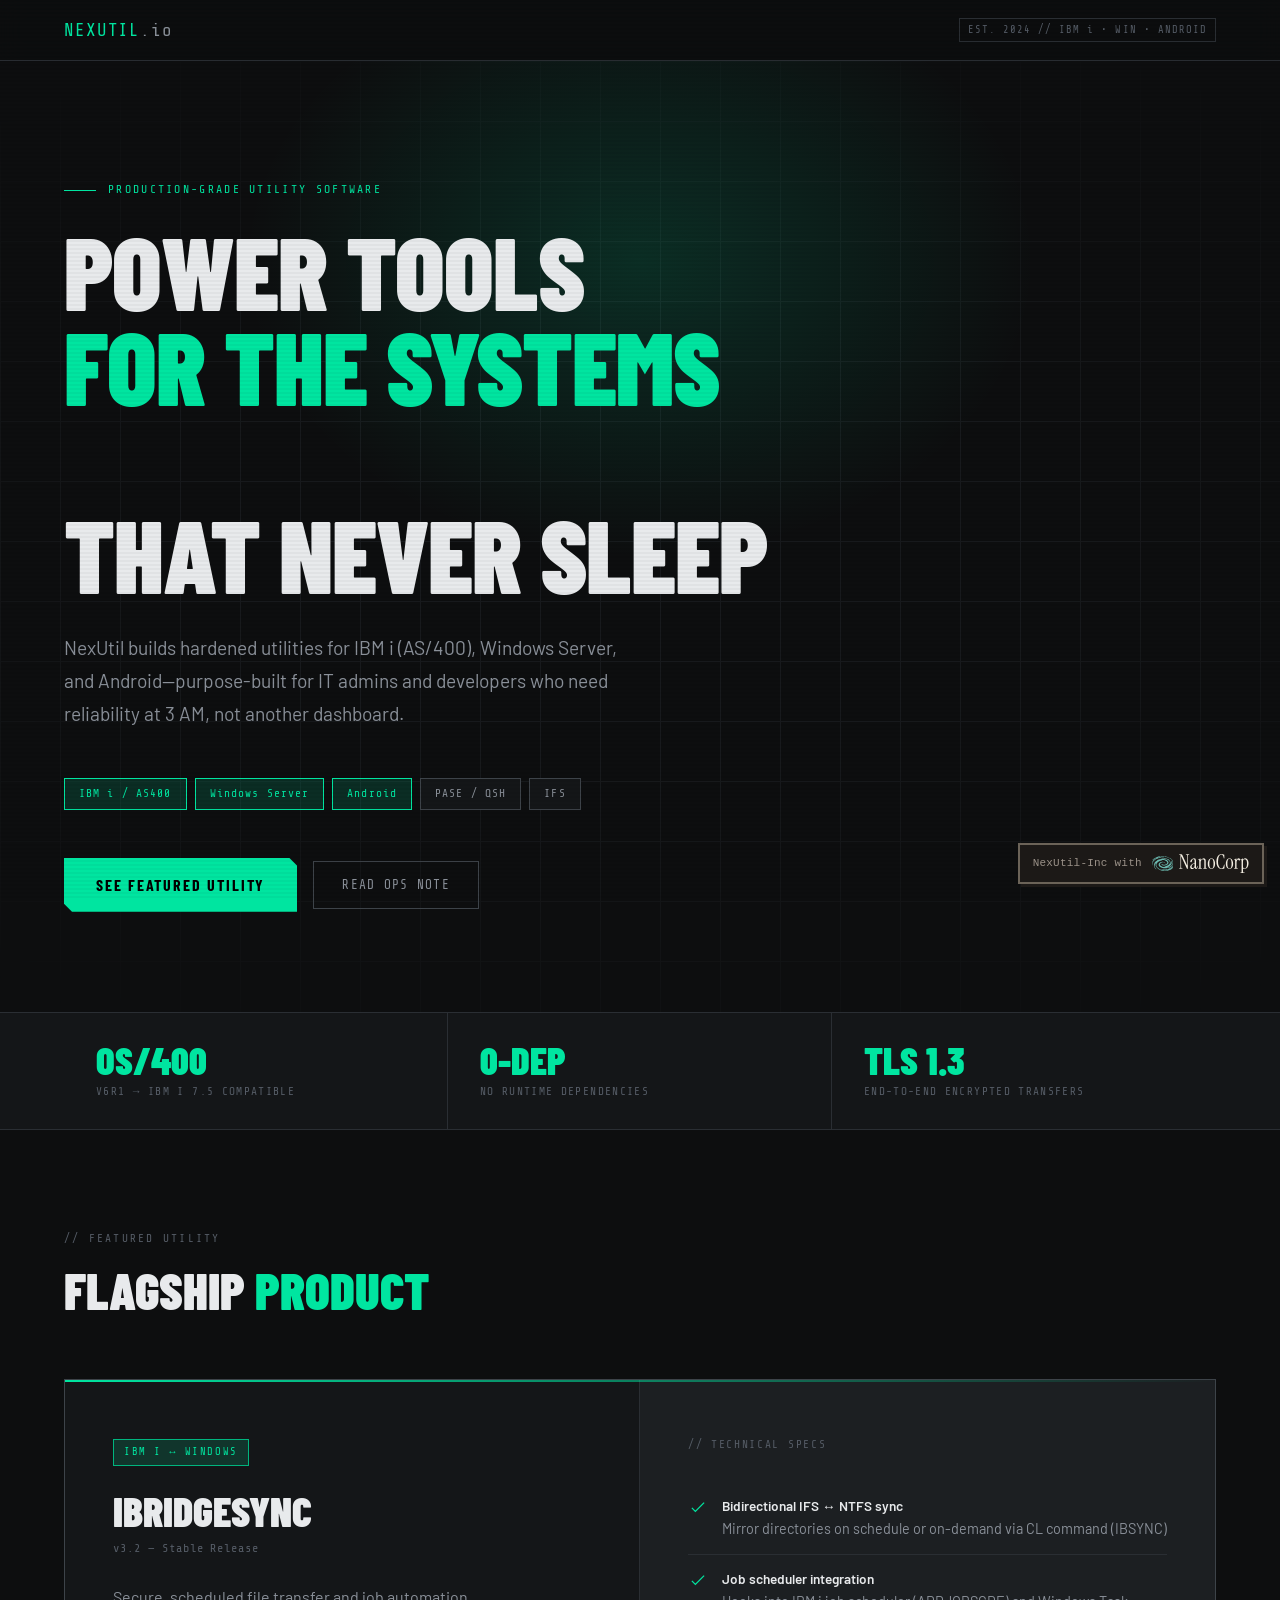
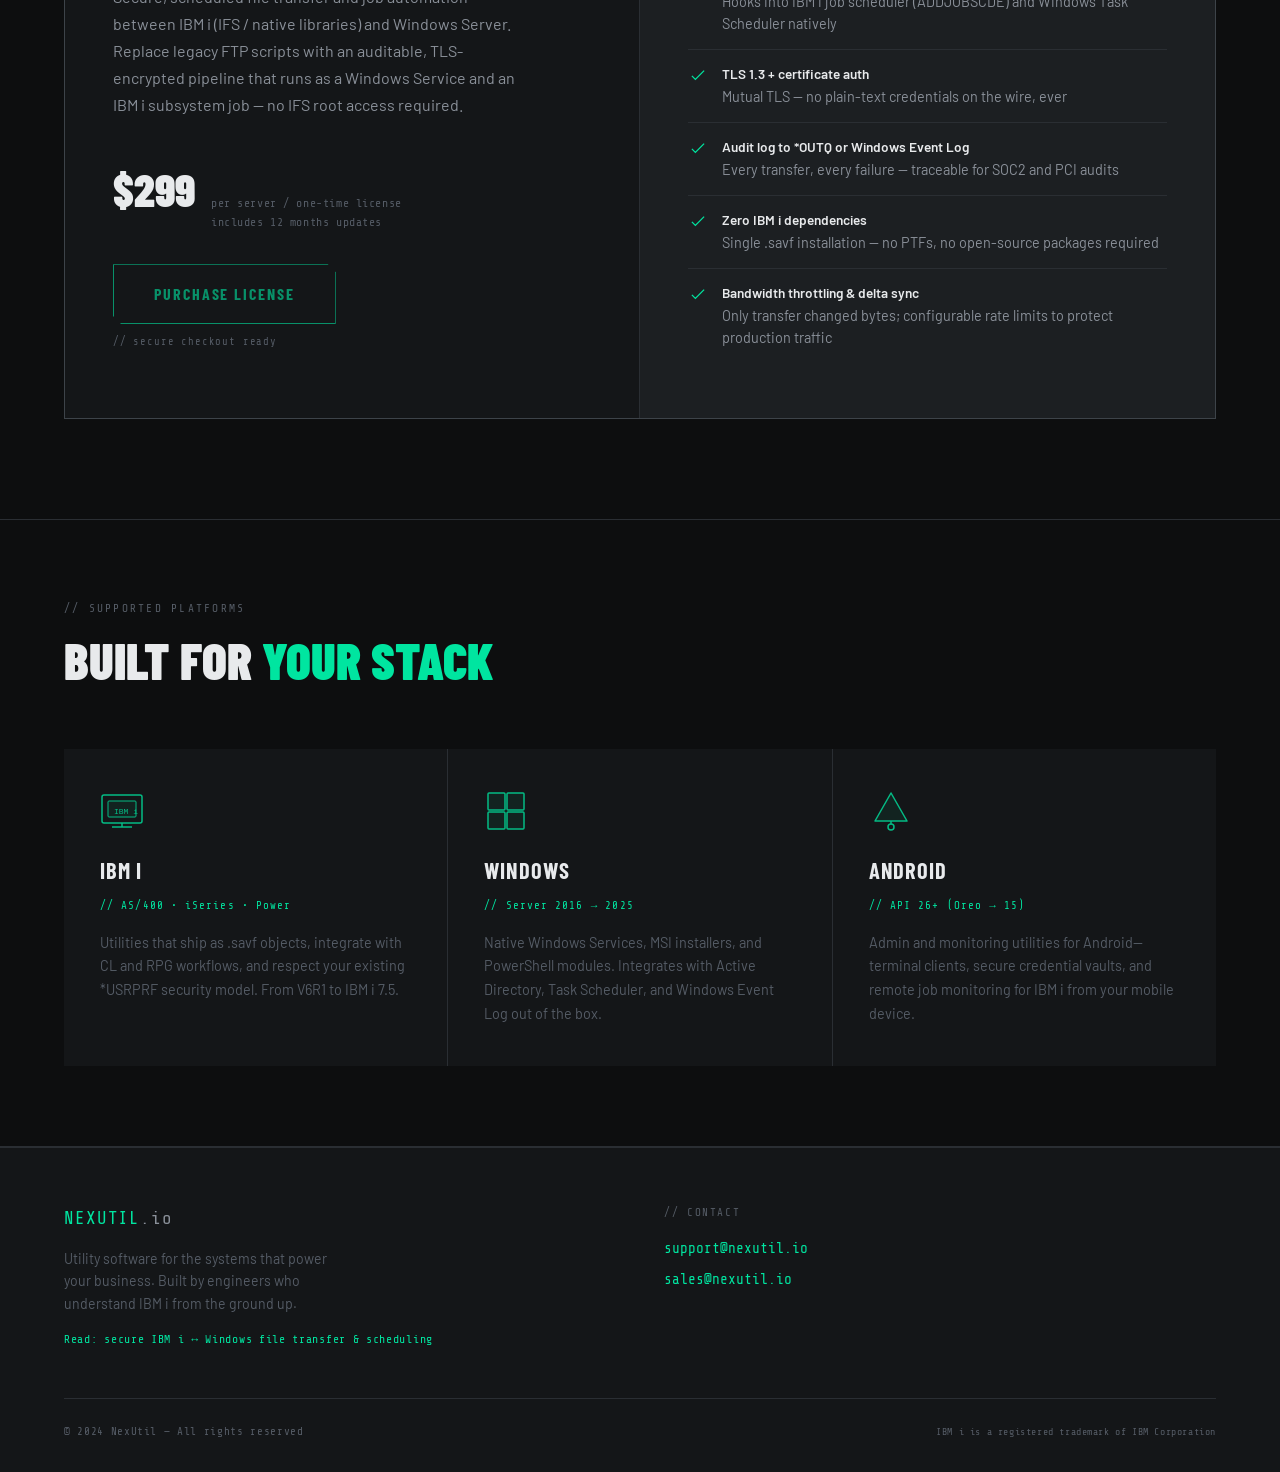
==== commit 2a05c84e: "Replace NanoCorp badge with NexUtil-Inc" ====
--- a/index.html
+++ b/index.html
@@ -1,5 +1,5 @@
 <!DOCTYPE html>
-<!-- saved from url=(0038)https://nexutil.nanocorp.app/#featured -->
+<!-- saved from url=(0038)https://nexutil.netlify.app/#featured -->
 <html lang="en">
 
 <head>
@@ -37,7 +37,7 @@
     <script src="./NexUtil — Utility Software for IBM i, Windows &amp; Android_files/25kvgcvbp6c14.js.téléchargement"
         id="_R_" async=""></script>
     <script>(self.__next_f = self.__next_f || []).push([0])</script>
-    <script>self.__next_f.push([1, "1:\"$Sreact.fragment\"\n2:I[39756,[\"/_next/static/immutable/chunks/2corl6wyj4669.js\"],\"default\"]\n3:I[37457,[\"/_next/static/immutable/chunks/2corl6wyj4669.js\"],\"default\"]\n4:I[22016,[\"/_next/static/immutable/chunks/2corl6wyj4669.js\",\"/_next/static/immutable/chunks/1kp1o4kqi1096.js\"],\"\"]\nd:I[68027,[\"/_next/static/immutable/chunks/2corl6wyj4669.js\"],\"default\",1]\n:HL[\"/_next/static/immutable/chunks/3d7xy98o96aj7.css\",\"style\"]\n:HL[\"https://fonts.googleapis.com/css2?family=Share+Tech+Mono\u0026family=Barlow+Condensed:wght@400;600;700;900\u0026family=Barlow:wght@400;500;600\u0026display=swap\",\"style\"]\n0:{\"P\":null,\"c\":[\"\",\"\"],\"q\":\"\",\"i\":false,\"f\":[[[\"\",{\"children\":[\"__PAGE__\",{},\"$undefined\",\"$undefined\",4608]},\"$undefined\",\"$undefined\",4624],[[\"$\",\"$1\",\"c\",{\"children\":[[[\"$\",\"link\",\"0\",{\"rel\":\"stylesheet\",\"href\":\"/_next/static/immutable/chunks/3d7xy98o96aj7.css\",\"precedence\":\"next\",\"crossOrigin\":\"$undefined\",\"nonce\":\"$undefined\"}],[\"$\",\"script\",\"script-0\",{\"src\":\"/_next/static/immutable/chunks/2corl6wyj4669.js\",\"async\":true,\"nonce\":\"$undefined\"}]],[\"$\",\"html\",null,{\"lang\":\"en\",\"children\":[[\"$\",\"head\",null,{\"children\":[[\"$\",\"link\",null,{\"rel\":\"preconnect\",\"href\":\"https://fonts.googleapis.com\"}],[\"$\",\"link\",null,{\"rel\":\"preconnect\",\"href\":\"https://fonts.gstatic.com\",\"crossOrigin\":\"anonymous\"}],[\"$\",\"link\",null,{\"href\":\"https://fonts.googleapis.com/css2?family=Share+Tech+Mono\u0026family=Barlow+Condensed:wght@400;600;700;900\u0026family=Barlow:wght@400;500;600\u0026display=swap\",\"rel\":\"stylesheet\"}]]}],[\"$\",\"body\",null,{\"children\":[\"$\",\"$L2\",null,{\"parallelRouterKey\":\"children\",\"error\":\"$undefined\",\"errorStyles\":\"$undefined\",\"errorScripts\":\"$undefined\",\"template\":[\"$\",\"$L3\",null,{}],\"templateStyles\":\"$undefined\",\"templateScripts\":\"$undefined\",\"notFound\":[[[\"$\",\"title\",null,{\"children\":\"404: This page could not be found.\"}],[\"$\",\"div\",null,{\"style\":{\"fontFamily\":\"system-ui,\\\"Segoe UI\\\",Roboto,Helvetica,Arial,sans-serif,\\\"Apple Color Emoji\\\",\\\"Segoe UI Emoji\\\"\",\"height\":\"100vh\",\"textAlign\":\"center\",\"display\":\"flex\",\"flexDirection\":\"column\",\"alignItems\":\"center\",\"justifyContent\":\"center\"},\"children\":[\"$\",\"div\",null,{\"children\":[[\"$\",\"style\",null,{\"dangerouslySetInnerHTML\":{\"__html\":\"body{color:#000;background:#fff;margin:0}.next-error-h1{border-right:1px solid rgba(0,0,0,.3)}@media (prefers-color-scheme:dark){body{color:#fff;background:#000}.next-error-h1{border-right:1px solid rgba(255,255,255,.3)}}\"}}],[\"$\",\"h1\",null,{\"className\":\"next-error-h1\",\"style\":{\"display\":\"inline-block\",\"margin\":\"0 20px 0 0\",\"padding\":\"0 23px 0 0\",\"fontSize\":24,\"fontWeight\":500,\"verticalAlign\":\"top\",\"lineHeight\":\"49px\"},\"children\":404}],[\"$\",\"div\",null,{\"style\":{\"display\":\"inline-block\"},\"children\":[\"$\",\"h2\",null,{\"style\":{\"fontSize\":14,\"fontWeight\":400,\"lineHeight\":\"49px\",\"margin\":0},\"children\":\"This page could not be found.\"}]}]]}]}]],[]],\"forbidden\":\"$undefined\",\"unauthorized\":\"$undefined\"}]}]]}]]}],{\"children\":[[\"$\",\"$1\",\"c\",{\"children\":[[[\"$\",\"nav\",null,{\"children\":[\"$\",\"div\",null,{\"className\":\"container\",\"children\":[\"$\",\"div\",null,{\"className\":\"nav-inner\",\"children\":[[\"$\",\"$L4\",null,{\"href\":\"/\",\"className\":\"logo\",\"children\":[\"NEXUTIL\",[\"$\",\"span\",null,{\"children\":\".io\"}]]}],[\"$\",\"span\",null,{\"className\":\"nav-badge\",\"children\":\"EST. 2024 // IBM i • WIN • ANDROID\"}]]}]}]}],[\"$\",\"section\",null,{\"className\":\"hero\",\"children\":[[\"$\",\"div\",null,{\"className\":\"hero-grid\"}],[\"$\",\"div\",null,{\"className\":\"hero-glow\"}],[\"$\",\"div\",null,{\"className\":\"container\",\"children\":[\"$\",\"div\",null,{\"className\":\"hero-content\",\"children\":[[\"$\",\"div\",null,{\"className\":\"hero-kicker\",\"children\":\"Production-grade utility software\"}],[\"$\",\"h1\",null,{\"className\":\"hero-headline\",\"children\":[\"Power Tools\",[\"$\",\"br\",null,{}],[\"$\",\"em\",null,{\"children\":\"for the Systems\"}],[\"$\",\"br\",null,{}],\"That Never Sleep\"]}],[\"$\",\"p\",null,{\"className\":\"hero-sub\",\"children\":\"NexUtil builds hardened utilities for IBM i (AS/400), Windows Server, and Android—purpose-built for IT admins and developers who need reliability at 3 AM, not another dashboard.\"}],[\"$\",\"div\",null,{\"className\":\"hero-platforms\",\"children\":[[\"$\",\"span\",null,{\"className\":\"platform-chip active\",\"children\":\"IBM i / AS400\"}],[\"$\",\"span\",null,{\"className\":\"platform-chip active\",\"children\":\"Windows Server\"}],[\"$\",\"span\",null,{\"className\":\"platform-chip active\",\"children\":\"Android\"}],[\"$\",\"span\",null,{\"className\":\"platform-chip\",\"children\":\"PASE / QSH\"}],[\"$\",\"span\",null,{\"className\":\"platform-chip\",\"children\":\"IFS\"}]]}],[\"$\",\"div\",null,{\"className\":\"hero-cta\",\"children\":[[\"$\",\"a\",null,{\"href\":\"#featured\",\"className\":\"btn-primary\",\"children\":\"See Featured Utility\"}],[\"$\",\"$L4\",null,{\"href\":\"/posts/secure-ibm-i-windows-file-transfer-scheduling\",\"className\":\"btn-secondary\",\"children\":\"Read Ops Note\"}]]}]]}]}]]}],[\"$\",\"div\",null,{\"className\":\"stats-bar\",\"children\":[\"$\",\"div\",null,{\"className\":\"container\",\"children\":[\"$\",\"div\",null,{\"className\":\"stats-inner\",\"children\":[[\"$\",\"div\",null,{\"className\":\"stat-item\",\"children\":[[\"$\",\"div\",null,{\"className\":\"stat-num\",\"children\":\"OS/400\"}],[\"$\",\"div\",null,{\"className\":\"stat-label\",\"children\":\"V6R1 → IBM i 7.5 Compatible\"}]]}],[\"$\",\"div\",null,{\"className\":\"stat-item\",\"children\":[[\"$\",\"div\",null,{\"className\":\"stat-num\",\"children\":\"0-DEP\"}],[\"$\",\"div\",null,{\"className\":\"stat-label\",\"children\":\"No runtime dependencies\"}]]}],[\"$\",\"div\",null,{\"className\":\"stat-item\",\"children\":[\"$L5\",\"$L6\"]}]]}]}]}],\"$L7\",\"$L8\",\"$L9\"],[\"$La\"],\"$Lb\"]}],{},null,false,null]},null,false,null],\"$Lc\",false]],\"m\":\"$undefined\",\"G\":[\"$d\",[\"$Le\"]],\"S\":true,\"h\":null,\"r\":\"$undefined\",\"s\":\"$undefined\",\"a\":\"$undefined\",\"l\":\"$undefined\",\"p\":\"$undefined\",\"d\":\"$undefined\"}\nf:I[97367,[\"/_next/static/immutable/chunks/2corl6wyj4669.js\"],\"OutletBoundary\"]\n10:\"$Sreact.suspense\"\n12:I[97367,[\"/_next/static/immutable/chunks/2corl6wyj4669.js\"],\"ViewportBoundary\"]\n14:I[97367,[\"/_next/static/immutable/chunks/2corl6wyj4669.js\"],\"MetadataBoundary\"]\n5:[\"$\",\"div\",null,{\"className\":\"stat-num\",\"children\":\"TLS 1.3\"}]\n6:[\"$\",\"div\",null,{\"className\":\"stat-label\",\"children\":\"End-to-end encrypted transfers\"}]\n7:[\"$\",\"section\",null,{\"className\":\"featured\",\"id\":\"featured\",\"children\":[\"$\",\"div\",null,{\"className\":\"container\",\"children\":[[\"$\",\"div\",null,{\"className\":\"section-kicker\",\"children\":\"// featured utility\"}],[\"$\",\"h2\",null,{\"className\":\"section-title\",\"children\":[\"Flagship \",[\"$\",\"span\",null,{\"children\":\"Product\"}]]}],[\"$\",\"div\",null,{\"className\":\"product-card\",\"children\":[[\"$\",\"div\",null,{\"className\":\"product-info\",\"children\":[[\"$\",\"span\",null,{\"className\":\"product-badge\",\"children\":\"IBM i ↔ Windows\"}],[\"$\",\"h3\",null,{\"className\":\"product-name\",\"children\":\"IBridgeSync\"}],[\"$\",\"div\",null,{\"className\":\"product-version\",\"children\":\"v3.2 — Stable Release\"}],[\"$\",\"p\",null,{\"className\":\"product-desc\",\"children\":\"Secure, scheduled file transfer and job automation between IBM i (IFS / native libraries) and Windows Server. Replace legacy FTP scripts with an auditable, TLS-encrypted pipeline that runs as a Windows Service and an IBM i subsystem job — no IFS root access required.\"}],[\"$\",\"div\",null,{\"className\":\"product-price-row\",\"children\":[[\"$\",\"span\",null,{\"className\":\"product-price\",\"children\":\"$$299\"}],[\"$\",\"span\",null,{\"className\":\"product-price-note\",\"children\":[\"per server / one-time license\",[\"$\",\"br\",null,{}],\"includes 12 months updates\"]}]]}],[\"$\",\"a\",null,{\"href\":\"https://checkout.nanocorp.so/c/7nHSp1NRyW5a34AN7qIg\",\"className\":\"btn-buy\",\"children\":\"Purchase License\"}],[\"$\",\"div\",null,{\"className\":\"coming-soon-note\",\"children\":\"// secure checkout ready\"}]]}],[\"$\",\"div\",null,{\"className\":\"product-specs\",\"children\":[[\"$\",\"div\",null,{\"className\":\"specs-title\",\"children\":\"// technical specs\"}],[\"$\",\"ul\",null,{\"className\":\"spec-list\",\"children\":[[\"$\",\"li\",null,{\"className\":\"spec-item\",\"children\":[[\"$\",\"span\",null,{\"className\":\"spec-icon\",\"children\":[\"$\",\"svg\",null,{\"viewBox\":\"0 0 16 16\",\"fill\":\"none\",\"stroke\":\"currentColor\",\"strokeWidth\":\"1.5\",\"children\":[\"$\",\"polyline\",null,{\"points\":\"1,9 5,13 15,3\"}]}]}],[\"$\",\"span\",null,{\"className\":\"spec-text\",\"children\":[[\"$\",\"strong\",null,{\"children\":\"Bidirectional IFS ↔ NTFS sync\"}],\"Mirror directories on schedule or on-demand via CL command (IBSYNC)\"]}]]}],[\"$\",\"li\",null,{\"className\":\"spec-item\",\"children\":[[\"$\",\"span\",null,{\"className\":\"spec-icon\",\"children\":[\"$\",\"svg\",null,{\"viewBox\":\"0 0 16 16\",\"fill\":\"none\",\"stroke\":\"currentColor\",\"strokeWidth\":\"1.5\",\"children\":[\"$\",\"polyline\",null,{\"points\":\"1,9 5,13 15,3\"}]}]}],[\"$\",\"span\",null,{\"className\":\"spec-text\",\"children\":[[\"$\",\"strong\",null,{\"children\":\"Job scheduler integration\"}],\"Hooks into IBM i job scheduler (ADDJOBSCDE) and Windows Task Scheduler natively\"]}]]}],[\"$\",\"li\",null,{\"className\":\"spec-item\",\"children\":[[\"$\",\"span\",null,{\"className\":\"spec-icon\",\"children\":[\"$\",\"svg\",null,{\"viewBox\":\"0 0 16 16\",\"fill\":\"none\",\"stroke\":\"currentColor\",\"strokeWidth\":\"1.5\",\"children\":[\"$\",\"polyline\",null,{\"points\":\"1,9 5,13 15,3\"}]}]}],[\"$\",\"span\",null,{\"className\":\"spec-text\",\"children\":[[\"$\",\"strong\",null,{\"children\":\"TLS 1.3 + certificate auth\"}],\"Mutual TLS — no plain-text credentials on the wire, ever\"]}]]}],[\"$\",\"li\",null,{\"className\":\"spec-item\",\"children\":[[\"$\",\"span\",null,{\"className\":\"spec-icon\",\"children\":[\"$\",\"svg\",null,{\"viewBox\":\"0 0 16 16\",\"fill\":\"none\",\"stroke\":\"currentColor\",\"strokeWidth\":\"1.5\",\"children\":[\"$\",\"polyline\",null,{\"points\":\"1,9 5,13 15,3\"}]}]}],[\"$\",\"span\",null,{\"className\":\"spec-text\",\"children\":[[\"$\",\"strong\",null,{\"children\":\"Audit log to *OUTQ or Windows Event Log\"}],\"Every transfer, every failure — traceable for SOC2 and PCI audits\"]}]]}],[\"$\",\"li\",null,{\"className\":\"spec-item\",\"children\":[[\"$\",\"span\",null,{\"className\":\"spec-icon\",\"children\":[\"$\",\"svg\",null,{\"viewBox\":\"0 0 16 16\",\"fill\":\"none\",\"stroke\":\"currentColor\",\"strokeWidth\":\"1.5\",\"children\":[\"$\",\"polyline\",null,{\"points\":\"1,9 5,13 15,3\"}]}]}],[\"$\",\"span\",null,{\"className\":\"spec-text\",\"children\":[[\"$\",\"strong\",null,{\"children\":\"Zero IBM i dependencies\"}],\"Single .savf installation — no PTFs, no open-source packages required\"]}]]}],[\"$\",\"li\",null,{\"className\":\"spec-item\",\"children\":[[\"$\",\"span\",null,{\"className\":\"spec-icon\",\"children\":[\"$\",\"svg\",null,{\"viewBox\":\"0 0 16 16\",\"fill\":\"none\",\"stroke\":\"currentColor\",\"strokeWidth\":\"1.5\",\"children\":[\"$\",\"polyline\",null,{\"points\":\"1,9 5,13 15,3\"}]}]}],[\"$\",\"span\",null,{\"className\":\"spec-text\",\"children\":[[\"$\",\"strong\",null,{\"children\":\"Bandwidth throttling \u0026 delta sync\"}],\"Only transfer changed bytes; configurable rate limits to protect production traffic\"]}]]}]]}]]}]]}]]}]}]\n8:[\"$\",\"section\",null,{\"className\":\"platforms\",\"id\":\"platforms\",\"children\":[\"$\",\"div\",null,{\"className\":\"container\",\"children\":[[\"$\",\"div\",null,{\"className\":\"section-kicker\",\"children\":\"// supported platforms\"}],[\"$\",\"h2\",null,{\"className\":\"section-title\",\"children\":[\"Built for \",[\"$\",\"span\",null,{\"children\":\"Your Stack\"}]]}],[\"$\",\"div\",null,{\"className\":\"platforms-grid\",\"children\":[[\"$\",\"div\",null,{\"className\":\"platform-card\",\"children\":[[\"$\",\"div\",null,{\"className\":\"platform-icon\",\"children\":[\"$\",\"svg\",null,{\"viewBox\":\"0 0 44 44\",\"fill\":\"none\",\"xmlns\":\"http://www.w3.org/2000/svg\",\"children\":[[\"$\",\"rect\",null,{\"x\":\"2\",\"y\":\"6\",\"width\":\"40\",\"height\":\"28\",\"rx\":\"2\",\"stroke\":\"#00e5a0\",\"strokeWidth\":\"1.5\",\"fill\":\"none\"}],[\"$\",\"rect\",null,{\"x\":\"8\",\"y\":\"12\",\"width\":\"28\",\"height\":\"16\",\"rx\":\"1\",\"fill\":\"#00e5a0\",\"fillOpacity\":\"0.08\",\"stroke\":\"#00e5a0\",\"strokeWidth\":\"1\"}],[\"$\",\"line\",null,{\"x1\":\"12\",\"y1\":\"38\",\"x2\":\"32\",\"y2\":\"38\",\"stroke\":\"#00e5a0\",\"strokeWidth\":\"1.5\"}],[\"$\",\"line\",null,{\"x1\":\"22\",\"y1\":\"34\",\"x2\":\"22\",\"y2\":\"38\",\"stroke\":\"#00e5a0\",\"strokeWidth\":\"1.5\"}],[\"$\",\"text\",null,{\"x\":\"14\",\"y\":\"25\",\"fontFamily\":\"monospace\",\"fontSize\":\"8\",\"fill\":\"#00e5a0\",\"children\":\"IBM i\"}]]}]}],[\"$\",\"div\",null,{\"className\":\"platform-name\",\"children\":\"IBM i\"}],[\"$\",\"div\",null,{\"className\":\"platform-sub\",\"children\":\"// AS/400 • iSeries • Power\"}],[\"$\",\"p\",null,{\"className\":\"platform-desc\",\"children\":\"Utilities that ship as .savf objects, integrate with CL and RPG workflows, and respect your existing *USRPRF security model. From V6R1 to IBM i 7.5.\"}]]}],[\"$\",\"div\",null,{\"className\":\"platform-card\",\"children\":[[\"$\",\"div\",null,{\"className\":\"platform-icon\",\"children\":[\"$\",\"svg\",null,{\"viewBox\":\"0 0 44 44\",\"fill\":\"none\",\"xmlns\":\"http://www.w3.org/2000/svg\",\"children\":[[\"$\",\"rect\",null,{\"x\":\"4\",\"y\":\"4\",\"width\":\"17\",\"height\":\"17\",\"rx\":\"1\",\"stroke\":\"#00e5a0\",\"strokeWidth\":\"1.5\",\"fill\":\"#00e5a0\",\"fillOpacity\":\"0.08\"}],[\"$\",\"rect\",null,{\"x\":\"23\",\"y\":\"4\",\"width\":\"17\",\"height\":\"17\",\"rx\":\"1\",\"stroke\":\"#00e5a0\",\"strokeWidth\":\"1.5\",\"fill\":\"#00e5a0\",\"fillOpacity\":\"0.08\"}],[\"$\",\"rect\",null,{\"x\":\"4\",\"y\":\"23\",\"width\":\"17\",\"height\":\"17\",\"rx\":\"1\",\"stroke\":\"#00e5a0\",\"strokeWidth\":\"1.5\",\"fill\":\"#00e5a0\",\"fillOpacity\":\"0.08\"}],[\"$\",\"rect\",null,{\"x\":\"23\",\"y\":\"23\",\"width\":\"17\",\"height\":\"17\",\"rx\":\"1\",\"stroke\":\"#00e5a0\",\"strokeWidth\":\"1.5\",\"fill\":\"#00e5a0\",\"fillOpacity\":\"0.08\"}]]}]}],[\"$\",\"div\",null,{\"className\":\"platform-name\",\"children\":\"Windows\"}],[\"$\",\"div\",null,{\"className\":\"platform-sub\",\"children\":\"// Server 2016 → 2025\"}],[\"$\",\"p\",null,{\"className\":\"platform-desc\",\"children\":\"Native Windows Services, MSI installers, and PowerShell modules. Integrates with Active Directory, Task Scheduler, and Windows Event Log out of the box.\"}]]}],[\"$\",\"div\",null,{\"className\":\"platform-card\",\"children\":[[\"$\",\"div\",null,{\"className\":\"platform-icon\",\"children\":[\"$\",\"svg\",null,{\"viewBox\":\"0 0 44 44\",\"fill\":\"none\",\"xmlns\":\"http://www.w3.org/2000/svg\",\"children\":[[\"$\",\"path\",null,{\"d\":\"M22 4 L38 32 H6 Z\",\"stroke\":\"#00e5a0\",\"strokeWidth\":\"1.5\",\"fill\":\"#00e5a0\",\"fillOpacity\":\"0.08\",\"strokeLinejoin\":\"round\"}],[\"$\",\"circle\",null,{\"cx\":\"22\",\"cy\":\"38\",\"r\":\"3\",\"stroke\":\"#00e5a0\",\"strokeWidth\":\"1.5\",\"fill\":\"none\"}],[\"$\",\"line\",null,{\"x1\":\"22\",\"y1\":\"35\",\"x2\":\"22\",\"y2\":\"32\",\"stroke\":\"#00e5a0\",\"strokeWidth\":\"1.5\"}]]}]}],[\"$\",\"div\",null,{\"className\":\"platform-name\",\"children\":\"Android\"}],[\"$\",\"div\",null,{\"className\":\"platform-sub\",\"children\":\"// API 26+ (Oreo → 15)\"}],[\"$\",\"p\",null,{\"className\":\"platform-desc\",\"children\":\"Admin and monitoring utilities for Android—terminal clients, secure credential vaults, and remote job monitoring for IBM i from your mobile device.\"}]]}]]}]]}]}]\n9:[\"$\",\"footer\",null,{\"children\":[\"$\",\"div\",null,{\"className\":\"container\",\"children\":[[\"$\",\"div\",null,{\"className\":\"footer-inner\",\"children\":[[\"$\",\"div\",null,{\"className\":\"footer-brand\",\"children\":[[\"$\",\"$L4\",null,{\"href\":\"/\",\"className\":\"logo\",\"children\":[\"NEXUTIL\",[\"$\",\"span\",null,{\"children\":\".io\"}]]}],[\"$\",\"p\",null,{\"className\":\"footer-tagline\",\"children\":\"Utility software for the systems that power your business. Built by engineers who understand IBM i from the ground up.\"}],[\"$\",\"$L4\",null,{\"href\":\"/posts/secure-ibm-i-windows-file-transfer-scheduling\",\"className\":\"footer-post-link\",\"children\":\"Read: secure IBM i ↔ Windows file transfer \u0026 scheduling\"}]]}],[\"$\",\"div\",null,{\"children\":[[\"$\",\"div\",null,{\"className\":\"footer-contact-title\",\"children\":\"// contact\"}],[\"$\",\"div\",null,{\"className\":\"footer-contact\",\"children\":[[\"$\",\"a\",null,{\"href\":\"mailto:support@nexutil.io\",\"children\":\"support@nexutil.io\"}],[\"$\",\"a\",null,{\"href\":\"mailto:sales@nexutil.io\",\"children\":\"sales@nexutil.io\"}]]}]]}]]}],[\"$\",\"div\",null,{\"className\":\"footer-bottom\",\"children\":[[\"$\",\"span\",null,{\"className\":\"footer-copy\",\"children\":\"© 2024 NexUtil — All rights reserved\"}],[\"$\",\"span\",null,{\"className\":\"footer-copy\",\"style\":{\"fontFamily\":\"var(--mono)\",\"fontSize\":\"0.62rem\",\"color\":\"var(--text-muted)\"},\"children\":\"IBM i is a registered trademark of IBM Corporation\"}]]}]]}]}]\na:[\"$\",\"script\",\"script-0\",{\"src\":\"/_next/static/immutable/chunks/1kp1o4kqi1096.js\",\"async\":true,\"nonce\":\"$undefined\"}]\nb:[\"$\",\"$Lf\",null,{\"children\":[\"$\",\"$10\",null,{\"name\":\"Next.MetadataOutlet\",\"children\":\"$@11\"}]}]\nc:[\"$\",\"$1\",\"h\",{\"children\":[null,[\"$\",\"$L12\",null,{\"children\":\"$L13\"}],[\"$\",\"div\",null,{\"hidden\":true,\"children\":[\"$\",\"$L14\",null,{\"children\":[\"$\",\"$10\",null,{\"name\":\"Next.Metadata\",\"children\":\"$L15\"}]}]}],null]}]\ne:[\"$\",\"link\",\"0\",{\"rel\":\"stylesheet\",\"href\":\"/_next/static/immutable/chunks/3d7xy98o96aj7.css\",\"precedence\":\"next\",\"crossOrigin\":\"$undefined\",\"nonce\":\"$undefined\"}]\n13:[[\"$\",\"meta\",\"0\",{\"charSet\":\"utf-8\"}],[\"$\",\"meta\",\"1\",{\"name\":\"viewport\",\"content\":\"width=device-width, initial-scale=1\"}]]\n11:null\n15:[[\"$\",\"title\",\"0\",{\"children\":\"NexUtil — Utility Software for IBM i, Windows \u0026 Android\"}],[\"$\",\"meta\",\"1\",{\"name\":\"description\",\"content\":\"Production-grade utility software for IBM i (AS/400), Windows, and Android. Trusted by IT admins and developers who can't afford downtime.\"}]]\n"])</script>
+    <script>self.__next_f.push([1, "1:\"$Sreact.fragment\"\n2:I[39756,[\"/_next/static/immutable/chunks/2corl6wyj4669.js\"],\"default\"]\n3:I[37457,[\"/_next/static/immutable/chunks/2corl6wyj4669.js\"],\"default\"]\n4:I[22016,[\"/_next/static/immutable/chunks/2corl6wyj4669.js\",\"/_next/static/immutable/chunks/1kp1o4kqi1096.js\"],\"\"]\nd:I[68027,[\"/_next/static/immutable/chunks/2corl6wyj4669.js\"],\"default\",1]\n:HL[\"/_next/static/immutable/chunks/3d7xy98o96aj7.css\",\"style\"]\n:HL[\"https://fonts.googleapis.com/css2?family=Share+Tech+Mono\u0026family=Barlow+Condensed:wght@400;600;700;900\u0026family=Barlow:wght@400;500;600\u0026display=swap\",\"style\"]\n0:{\"P\":null,\"c\":[\"\",\"\"],\"q\":\"\",\"i\":false,\"f\":[[[\"\",{\"children\":[\"__PAGE__\",{},\"$undefined\",\"$undefined\",4608]},\"$undefined\",\"$undefined\",4624],[[\"$\",\"$1\",\"c\",{\"children\":[[[\"$\",\"link\",\"0\",{\"rel\":\"stylesheet\",\"href\":\"/_next/static/immutable/chunks/3d7xy98o96aj7.css\",\"precedence\":\"next\",\"crossOrigin\":\"$undefined\",\"nonce\":\"$undefined\"}],[\"$\",\"script\",\"script-0\",{\"src\":\"/_next/static/immutable/chunks/2corl6wyj4669.js\",\"async\":true,\"nonce\":\"$undefined\"}]],[\"$\",\"html\",null,{\"lang\":\"en\",\"children\":[[\"$\",\"head\",null,{\"children\":[[\"$\",\"link\",null,{\"rel\":\"preconnect\",\"href\":\"https://fonts.googleapis.com\"}],[\"$\",\"link\",null,{\"rel\":\"preconnect\",\"href\":\"https://fonts.gstatic.com\",\"crossOrigin\":\"anonymous\"}],[\"$\",\"link\",null,{\"href\":\"https://fonts.googleapis.com/css2?family=Share+Tech+Mono\u0026family=Barlow+Condensed:wght@400;600;700;900\u0026family=Barlow:wght@400;500;600\u0026display=swap\",\"rel\":\"stylesheet\"}]]}],[\"$\",\"body\",null,{\"children\":[\"$\",\"$L2\",null,{\"parallelRouterKey\":\"children\",\"error\":\"$undefined\",\"errorStyles\":\"$undefined\",\"errorScripts\":\"$undefined\",\"template\":[\"$\",\"$L3\",null,{}],\"templateStyles\":\"$undefined\",\"templateScripts\":\"$undefined\",\"notFound\":[[[\"$\",\"title\",null,{\"children\":\"404: This page could not be found.\"}],[\"$\",\"div\",null,{\"style\":{\"fontFamily\":\"system-ui,\\\"Segoe UI\\\",Roboto,Helvetica,Arial,sans-serif,\\\"Apple Color Emoji\\\",\\\"Segoe UI Emoji\\\"\",\"height\":\"100vh\",\"textAlign\":\"center\",\"display\":\"flex\",\"flexDirection\":\"column\",\"alignItems\":\"center\",\"justifyContent\":\"center\"},\"children\":[\"$\",\"div\",null,{\"children\":[[\"$\",\"style\",null,{\"dangerouslySetInnerHTML\":{\"__html\":\"body{color:#000;background:#fff;margin:0}.next-error-h1{border-right:1px solid rgba(0,0,0,.3)}@media (prefers-color-scheme:dark){body{color:#fff;background:#000}.next-error-h1{border-right:1px solid rgba(255,255,255,.3)}}\"}}],[\"$\",\"h1\",null,{\"className\":\"next-error-h1\",\"style\":{\"display\":\"inline-block\",\"margin\":\"0 20px 0 0\",\"padding\":\"0 23px 0 0\",\"fontSize\":24,\"fontWeight\":500,\"verticalAlign\":\"top\",\"lineHeight\":\"49px\"},\"children\":404}],[\"$\",\"div\",null,{\"style\":{\"display\":\"inline-block\"},\"children\":[\"$\",\"h2\",null,{\"style\":{\"fontSize\":14,\"fontWeight\":400,\"lineHeight\":\"49px\",\"margin\":0},\"children\":\"This page could not be found.\"}]}]]}]}]],[]],\"forbidden\":\"$undefined\",\"unauthorized\":\"$undefined\"}]}]]}]]}],{\"children\":[[\"$\",\"$1\",\"c\",{\"children\":[[[\"$\",\"nav\",null,{\"children\":[\"$\",\"div\",null,{\"className\":\"container\",\"children\":[\"$\",\"div\",null,{\"className\":\"nav-inner\",\"children\":[[\"$\",\"$L4\",null,{\"href\":\"/\",\"className\":\"logo\",\"children\":[\"NEXUTIL\",[\"$\",\"span\",null,{\"children\":\".io\"}]]}],[\"$\",\"span\",null,{\"className\":\"nav-badge\",\"children\":\"EST. 2024 // IBM i • WIN • ANDROID\"}]]}]}]}],[\"$\",\"section\",null,{\"className\":\"hero\",\"children\":[[\"$\",\"div\",null,{\"className\":\"hero-grid\"}],[\"$\",\"div\",null,{\"className\":\"hero-glow\"}],[\"$\",\"div\",null,{\"className\":\"container\",\"children\":[\"$\",\"div\",null,{\"className\":\"hero-content\",\"children\":[[\"$\",\"div\",null,{\"className\":\"hero-kicker\",\"children\":\"Production-grade utility software\"}],[\"$\",\"h1\",null,{\"className\":\"hero-headline\",\"children\":[\"Power Tools\",[\"$\",\"br\",null,{}],[\"$\",\"em\",null,{\"children\":\"for the Systems\"}],[\"$\",\"br\",null,{}],\"That Never Sleep\"]}],[\"$\",\"p\",null,{\"className\":\"hero-sub\",\"children\":\"NexUtil builds hardened utilities for IBM i (AS/400), Windows Server, and Android—purpose-built for IT admins and developers who need reliability at 3 AM, not another dashboard.\"}],[\"$\",\"div\",null,{\"className\":\"hero-platforms\",\"children\":[[\"$\",\"span\",null,{\"className\":\"platform-chip active\",\"children\":\"IBM i / AS400\"}],[\"$\",\"span\",null,{\"className\":\"platform-chip active\",\"children\":\"Windows Server\"}],[\"$\",\"span\",null,{\"className\":\"platform-chip active\",\"children\":\"Android\"}],[\"$\",\"span\",null,{\"className\":\"platform-chip\",\"children\":\"PASE / QSH\"}],[\"$\",\"span\",null,{\"className\":\"platform-chip\",\"children\":\"IFS\"}]]}],[\"$\",\"div\",null,{\"className\":\"hero-cta\",\"children\":[[\"$\",\"a\",null,{\"href\":\"#featured\",\"className\":\"btn-primary\",\"children\":\"See Featured Utility\"}],[\"$\",\"$L4\",null,{\"href\":\"./Secure%20IBM%20i%20to%20Windows%20File%20Transfer%20and%20Scheduling%20_%20NexUtil.html\",\"className\":\"btn-secondary\",\"children\":\"Read Ops Note\"}]]}]]}]}]]}],[\"$\",\"div\",null,{\"className\":\"stats-bar\",\"children\":[\"$\",\"div\",null,{\"className\":\"container\",\"children\":[\"$\",\"div\",null,{\"className\":\"stats-inner\",\"children\":[[\"$\",\"div\",null,{\"className\":\"stat-item\",\"children\":[[\"$\",\"div\",null,{\"className\":\"stat-num\",\"children\":\"OS/400\"}],[\"$\",\"div\",null,{\"className\":\"stat-label\",\"children\":\"V6R1 → IBM i 7.5 Compatible\"}]]}],[\"$\",\"div\",null,{\"className\":\"stat-item\",\"children\":[[\"$\",\"div\",null,{\"className\":\"stat-num\",\"children\":\"0-DEP\"}],[\"$\",\"div\",null,{\"className\":\"stat-label\",\"children\":\"No runtime dependencies\"}]]}],[\"$\",\"div\",null,{\"className\":\"stat-item\",\"children\":[\"$L5\",\"$L6\"]}]]}]}]}],\"$L7\",\"$L8\",\"$L9\"],[\"$La\"],\"$Lb\"]}],{},null,false,null]},null,false,null],\"$Lc\",false]],\"m\":\"$undefined\",\"G\":[\"$d\",[\"$Le\"]],\"S\":true,\"h\":null,\"r\":\"$undefined\",\"s\":\"$undefined\",\"a\":\"$undefined\",\"l\":\"$undefined\",\"p\":\"$undefined\",\"d\":\"$undefined\"}\nf:I[97367,[\"/_next/static/immutable/chunks/2corl6wyj4669.js\"],\"OutletBoundary\"]\n10:\"$Sreact.suspense\"\n12:I[97367,[\"/_next/static/immutable/chunks/2corl6wyj4669.js\"],\"ViewportBoundary\"]\n14:I[97367,[\"/_next/static/immutable/chunks/2corl6wyj4669.js\"],\"MetadataBoundary\"]\n5:[\"$\",\"div\",null,{\"className\":\"stat-num\",\"children\":\"TLS 1.3\"}]\n6:[\"$\",\"div\",null,{\"className\":\"stat-label\",\"children\":\"End-to-end encrypted transfers\"}]\n7:[\"$\",\"section\",null,{\"className\":\"featured\",\"id\":\"featured\",\"children\":[\"$\",\"div\",null,{\"className\":\"container\",\"children\":[[\"$\",\"div\",null,{\"className\":\"section-kicker\",\"children\":\"// featured utility\"}],[\"$\",\"h2\",null,{\"className\":\"section-title\",\"children\":[\"Flagship \",[\"$\",\"span\",null,{\"children\":\"Product\"}]]}],[\"$\",\"div\",null,{\"className\":\"product-card\",\"children\":[[\"$\",\"div\",null,{\"className\":\"product-info\",\"children\":[[\"$\",\"span\",null,{\"className\":\"product-badge\",\"children\":\"IBM i ↔ Windows\"}],[\"$\",\"h3\",null,{\"className\":\"product-name\",\"children\":\"IBridgeSync\"}],[\"$\",\"div\",null,{\"className\":\"product-version\",\"children\":\"v3.2 — Stable Release\"}],[\"$\",\"p\",null,{\"className\":\"product-desc\",\"children\":\"Secure, scheduled file transfer and job automation between IBM i (IFS / native libraries) and Windows Server. Replace legacy FTP scripts with an auditable, TLS-encrypted pipeline that runs as a Windows Service and an IBM i subsystem job — no IFS root access required.\"}],[\"$\",\"div\",null,{\"className\":\"product-price-row\",\"children\":[[\"$\",\"span\",null,{\"className\":\"product-price\",\"children\":\"$$299\"}],[\"$\",\"span\",null,{\"className\":\"product-price-note\",\"children\":[\"per server / one-time license\",[\"$\",\"br\",null,{}],\"includes 12 months updates\"]}]]}],[\"$\",\"a\",null,{\"href\":\"https://checkout.nanocorp.so/c/7nHSp1NRyW5a34AN7qIg\",\"className\":\"btn-buy\",\"children\":\"Purchase License\"}],[\"$\",\"div\",null,{\"className\":\"coming-soon-note\",\"children\":\"// secure checkout ready\"}]]}],[\"$\",\"div\",null,{\"className\":\"product-specs\",\"children\":[[\"$\",\"div\",null,{\"className\":\"specs-title\",\"children\":\"// technical specs\"}],[\"$\",\"ul\",null,{\"className\":\"spec-list\",\"children\":[[\"$\",\"li\",null,{\"className\":\"spec-item\",\"children\":[[\"$\",\"span\",null,{\"className\":\"spec-icon\",\"children\":[\"$\",\"svg\",null,{\"viewBox\":\"0 0 16 16\",\"fill\":\"none\",\"stroke\":\"currentColor\",\"strokeWidth\":\"1.5\",\"children\":[\"$\",\"polyline\",null,{\"points\":\"1,9 5,13 15,3\"}]}]}],[\"$\",\"span\",null,{\"className\":\"spec-text\",\"children\":[[\"$\",\"strong\",null,{\"children\":\"Bidirectional IFS ↔ NTFS sync\"}],\"Mirror directories on schedule or on-demand via CL command (IBSYNC)\"]}]]}],[\"$\",\"li\",null,{\"className\":\"spec-item\",\"children\":[[\"$\",\"span\",null,{\"className\":\"spec-icon\",\"children\":[\"$\",\"svg\",null,{\"viewBox\":\"0 0 16 16\",\"fill\":\"none\",\"stroke\":\"currentColor\",\"strokeWidth\":\"1.5\",\"children\":[\"$\",\"polyline\",null,{\"points\":\"1,9 5,13 15,3\"}]}]}],[\"$\",\"span\",null,{\"className\":\"spec-text\",\"children\":[[\"$\",\"strong\",null,{\"children\":\"Job scheduler integration\"}],\"Hooks into IBM i job scheduler (ADDJOBSCDE) and Windows Task Scheduler natively\"]}]]}],[\"$\",\"li\",null,{\"className\":\"spec-item\",\"children\":[[\"$\",\"span\",null,{\"className\":\"spec-icon\",\"children\":[\"$\",\"svg\",null,{\"viewBox\":\"0 0 16 16\",\"fill\":\"none\",\"stroke\":\"currentColor\",\"strokeWidth\":\"1.5\",\"children\":[\"$\",\"polyline\",null,{\"points\":\"1,9 5,13 15,3\"}]}]}],[\"$\",\"span\",null,{\"className\":\"spec-text\",\"children\":[[\"$\",\"strong\",null,{\"children\":\"TLS 1.3 + certificate auth\"}],\"Mutual TLS — no plain-text credentials on the wire, ever\"]}]]}],[\"$\",\"li\",null,{\"className\":\"spec-item\",\"children\":[[\"$\",\"span\",null,{\"className\":\"spec-icon\",\"children\":[\"$\",\"svg\",null,{\"viewBox\":\"0 0 16 16\",\"fill\":\"none\",\"stroke\":\"currentColor\",\"strokeWidth\":\"1.5\",\"children\":[\"$\",\"polyline\",null,{\"points\":\"1,9 5,13 15,3\"}]}]}],[\"$\",\"span\",null,{\"className\":\"spec-text\",\"children\":[[\"$\",\"strong\",null,{\"children\":\"Audit log to *OUTQ or Windows Event Log\"}],\"Every transfer, every failure — traceable for SOC2 and PCI audits\"]}]]}],[\"$\",\"li\",null,{\"className\":\"spec-item\",\"children\":[[\"$\",\"span\",null,{\"className\":\"spec-icon\",\"children\":[\"$\",\"svg\",null,{\"viewBox\":\"0 0 16 16\",\"fill\":\"none\",\"stroke\":\"currentColor\",\"strokeWidth\":\"1.5\",\"children\":[\"$\",\"polyline\",null,{\"points\":\"1,9 5,13 15,3\"}]}]}],[\"$\",\"span\",null,{\"className\":\"spec-text\",\"children\":[[\"$\",\"strong\",null,{\"children\":\"Zero IBM i dependencies\"}],\"Single .savf installation — no PTFs, no open-source packages required\"]}]]}],[\"$\",\"li\",null,{\"className\":\"spec-item\",\"children\":[[\"$\",\"span\",null,{\"className\":\"spec-icon\",\"children\":[\"$\",\"svg\",null,{\"viewBox\":\"0 0 16 16\",\"fill\":\"none\",\"stroke\":\"currentColor\",\"strokeWidth\":\"1.5\",\"children\":[\"$\",\"polyline\",null,{\"points\":\"1,9 5,13 15,3\"}]}]}],[\"$\",\"span\",null,{\"className\":\"spec-text\",\"children\":[[\"$\",\"strong\",null,{\"children\":\"Bandwidth throttling \u0026 delta sync\"}],\"Only transfer changed bytes; configurable rate limits to protect production traffic\"]}]]}]]}]]}]]}]]}]}]\n8:[\"$\",\"section\",null,{\"className\":\"platforms\",\"id\":\"platforms\",\"children\":[\"$\",\"div\",null,{\"className\":\"container\",\"children\":[[\"$\",\"div\",null,{\"className\":\"section-kicker\",\"children\":\"// supported platforms\"}],[\"$\",\"h2\",null,{\"className\":\"section-title\",\"children\":[\"Built for \",[\"$\",\"span\",null,{\"children\":\"Your Stack\"}]]}],[\"$\",\"div\",null,{\"className\":\"platforms-grid\",\"children\":[[\"$\",\"div\",null,{\"className\":\"platform-card\",\"children\":[[\"$\",\"div\",null,{\"className\":\"platform-icon\",\"children\":[\"$\",\"svg\",null,{\"viewBox\":\"0 0 44 44\",\"fill\":\"none\",\"xmlns\":\"http://www.w3.org/2000/svg\",\"children\":[[\"$\",\"rect\",null,{\"x\":\"2\",\"y\":\"6\",\"width\":\"40\",\"height\":\"28\",\"rx\":\"2\",\"stroke\":\"#00e5a0\",\"strokeWidth\":\"1.5\",\"fill\":\"none\"}],[\"$\",\"rect\",null,{\"x\":\"8\",\"y\":\"12\",\"width\":\"28\",\"height\":\"16\",\"rx\":\"1\",\"fill\":\"#00e5a0\",\"fillOpacity\":\"0.08\",\"stroke\":\"#00e5a0\",\"strokeWidth\":\"1\"}],[\"$\",\"line\",null,{\"x1\":\"12\",\"y1\":\"38\",\"x2\":\"32\",\"y2\":\"38\",\"stroke\":\"#00e5a0\",\"strokeWidth\":\"1.5\"}],[\"$\",\"line\",null,{\"x1\":\"22\",\"y1\":\"34\",\"x2\":\"22\",\"y2\":\"38\",\"stroke\":\"#00e5a0\",\"strokeWidth\":\"1.5\"}],[\"$\",\"text\",null,{\"x\":\"14\",\"y\":\"25\",\"fontFamily\":\"monospace\",\"fontSize\":\"8\",\"fill\":\"#00e5a0\",\"children\":\"IBM i\"}]]}]}],[\"$\",\"div\",null,{\"className\":\"platform-name\",\"children\":\"IBM i\"}],[\"$\",\"div\",null,{\"className\":\"platform-sub\",\"children\":\"// AS/400 • iSeries • Power\"}],[\"$\",\"p\",null,{\"className\":\"platform-desc\",\"children\":\"Utilities that ship as .savf objects, integrate with CL and RPG workflows, and respect your existing *USRPRF security model. From V6R1 to IBM i 7.5.\"}]]}],[\"$\",\"div\",null,{\"className\":\"platform-card\",\"children\":[[\"$\",\"div\",null,{\"className\":\"platform-icon\",\"children\":[\"$\",\"svg\",null,{\"viewBox\":\"0 0 44 44\",\"fill\":\"none\",\"xmlns\":\"http://www.w3.org/2000/svg\",\"children\":[[\"$\",\"rect\",null,{\"x\":\"4\",\"y\":\"4\",\"width\":\"17\",\"height\":\"17\",\"rx\":\"1\",\"stroke\":\"#00e5a0\",\"strokeWidth\":\"1.5\",\"fill\":\"#00e5a0\",\"fillOpacity\":\"0.08\"}],[\"$\",\"rect\",null,{\"x\":\"23\",\"y\":\"4\",\"width\":\"17\",\"height\":\"17\",\"rx\":\"1\",\"stroke\":\"#00e5a0\",\"strokeWidth\":\"1.5\",\"fill\":\"#00e5a0\",\"fillOpacity\":\"0.08\"}],[\"$\",\"rect\",null,{\"x\":\"4\",\"y\":\"23\",\"width\":\"17\",\"height\":\"17\",\"rx\":\"1\",\"stroke\":\"#00e5a0\",\"strokeWidth\":\"1.5\",\"fill\":\"#00e5a0\",\"fillOpacity\":\"0.08\"}],[\"$\",\"rect\",null,{\"x\":\"23\",\"y\":\"23\",\"width\":\"17\",\"height\":\"17\",\"rx\":\"1\",\"stroke\":\"#00e5a0\",\"strokeWidth\":\"1.5\",\"fill\":\"#00e5a0\",\"fillOpacity\":\"0.08\"}]]}]}],[\"$\",\"div\",null,{\"className\":\"platform-name\",\"children\":\"Windows\"}],[\"$\",\"div\",null,{\"className\":\"platform-sub\",\"children\":\"// Server 2016 → 2025\"}],[\"$\",\"p\",null,{\"className\":\"platform-desc\",\"children\":\"Native Windows Services, MSI installers, and PowerShell modules. Integrates with Active Directory, Task Scheduler, and Windows Event Log out of the box.\"}]]}],[\"$\",\"div\",null,{\"className\":\"platform-card\",\"children\":[[\"$\",\"div\",null,{\"className\":\"platform-icon\",\"children\":[\"$\",\"svg\",null,{\"viewBox\":\"0 0 44 44\",\"fill\":\"none\",\"xmlns\":\"http://www.w3.org/2000/svg\",\"children\":[[\"$\",\"path\",null,{\"d\":\"M22 4 L38 32 H6 Z\",\"stroke\":\"#00e5a0\",\"strokeWidth\":\"1.5\",\"fill\":\"#00e5a0\",\"fillOpacity\":\"0.08\",\"strokeLinejoin\":\"round\"}],[\"$\",\"circle\",null,{\"cx\":\"22\",\"cy\":\"38\",\"r\":\"3\",\"stroke\":\"#00e5a0\",\"strokeWidth\":\"1.5\",\"fill\":\"none\"}],[\"$\",\"line\",null,{\"x1\":\"22\",\"y1\":\"35\",\"x2\":\"22\",\"y2\":\"32\",\"stroke\":\"#00e5a0\",\"strokeWidth\":\"1.5\"}]]}]}],[\"$\",\"div\",null,{\"className\":\"platform-name\",\"children\":\"Android\"}],[\"$\",\"div\",null,{\"className\":\"platform-sub\",\"children\":\"// API 26+ (Oreo → 15)\"}],[\"$\",\"p\",null,{\"className\":\"platform-desc\",\"children\":\"Admin and monitoring utilities for Android—terminal clients, secure credential vaults, and remote job monitoring for IBM i from your mobile device.\"}]]}]]}]]}]}]\n9:[\"$\",\"footer\",null,{\"children\":[\"$\",\"div\",null,{\"className\":\"container\",\"children\":[[\"$\",\"div\",null,{\"className\":\"footer-inner\",\"children\":[[\"$\",\"div\",null,{\"className\":\"footer-brand\",\"children\":[[\"$\",\"$L4\",null,{\"href\":\"/\",\"className\":\"logo\",\"children\":[\"NEXUTIL\",[\"$\",\"span\",null,{\"children\":\".io\"}]]}],[\"$\",\"p\",null,{\"className\":\"footer-tagline\",\"children\":\"Utility software for the systems that power your business. Built by engineers who understand IBM i from the ground up.\"}],[\"$\",\"$L4\",null,{\"href\":\"./Secure%20IBM%20i%20to%20Windows%20File%20Transfer%20and%20Scheduling%20_%20NexUtil.html\",\"className\":\"footer-post-link\",\"children\":\"Read: secure IBM i ↔ Windows file transfer \u0026 scheduling\"}]]}],[\"$\",\"div\",null,{\"children\":[[\"$\",\"div\",null,{\"className\":\"footer-contact-title\",\"children\":\"// contact\"}],[\"$\",\"div\",null,{\"className\":\"footer-contact\",\"children\":[[\"$\",\"a\",null,{\"href\":\"mailto:support@nexutil.io\",\"children\":\"support@nexutil.io\"}],[\"$\",\"a\",null,{\"href\":\"mailto:sales@nexutil.io\",\"children\":\"sales@nexutil.io\"}]]}]]}]]}],[\"$\",\"div\",null,{\"className\":\"footer-bottom\",\"children\":[[\"$\",\"span\",null,{\"className\":\"footer-copy\",\"children\":\"© 2024 NexUtil — All rights reserved\"}],[\"$\",\"span\",null,{\"className\":\"footer-copy\",\"style\":{\"fontFamily\":\"var(--mono)\",\"fontSize\":\"0.62rem\",\"color\":\"var(--text-muted)\"},\"children\":\"IBM i is a registered trademark of IBM Corporation\"}]]}]]}]}]\na:[\"$\",\"script\",\"script-0\",{\"src\":\"/_next/static/immutable/chunks/1kp1o4kqi1096.js\",\"async\":true,\"nonce\":\"$undefined\"}]\nb:[\"$\",\"$Lf\",null,{\"children\":[\"$\",\"$10\",null,{\"name\":\"Next.MetadataOutlet\",\"children\":\"$@11\"}]}]\nc:[\"$\",\"$1\",\"h\",{\"children\":[null,[\"$\",\"$L12\",null,{\"children\":\"$L13\"}],[\"$\",\"div\",null,{\"hidden\":true,\"children\":[\"$\",\"$L14\",null,{\"children\":[\"$\",\"$10\",null,{\"name\":\"Next.Metadata\",\"children\":\"$L15\"}]}]}],null]}]\ne:[\"$\",\"link\",\"0\",{\"rel\":\"stylesheet\",\"href\":\"/_next/static/immutable/chunks/3d7xy98o96aj7.css\",\"precedence\":\"next\",\"crossOrigin\":\"$undefined\",\"nonce\":\"$undefined\"}]\n13:[[\"$\",\"meta\",\"0\",{\"charSet\":\"utf-8\"}],[\"$\",\"meta\",\"1\",{\"name\":\"viewport\",\"content\":\"width=device-width, initial-scale=1\"}]]\n11:null\n15:[[\"$\",\"title\",\"0\",{\"children\":\"NexUtil — Utility Software for IBM i, Windows \u0026 Android\"}],[\"$\",\"meta\",\"1\",{\"name\":\"description\",\"content\":\"Production-grade utility software for IBM i (AS/400), Windows, and Android. Trusted by IT admins and developers who can't afford downtime.\"}]]\n"])</script>
     <script async=""
         src="./NexUtil — Utility Software for IBM i, Windows &amp; Android_files/badge.js.téléchargement"></script>
     <script type="module"
@@ -45,6 +45,30 @@
         integrity="sha512-ZE9pZaUXND66v380QUtch/5sE9tPFh2zg45pR2PB0CVkCtOREv2AJKkSidISWkysEuQ0EH8faUU5du78bx87UQ=="
         data-cf-beacon="{&quot;version&quot;:&quot;2024.11.0&quot;,&quot;token&quot;:&quot;076480c64e934d95bbc9d824a968f196&quot;,&quot;r&quot;:1}"
         crossorigin="anonymous"></script>
+    <script>
+        function migrateNexUtilLinks() {
+            document.querySelectorAll('a[href*="nexutil.nanocorp.app"]').forEach(function (link) {
+                link.href = link.href.replace('https://nexutil.nanocorp.app', 'https://nexutil.netlify.app');
+            });
+        }
+
+        document.addEventListener('DOMContentLoaded', migrateNexUtilLinks);
+        new MutationObserver(migrateNexUtilLinks).observe(document.documentElement, { childList: true, subtree: true });
+
+        document.addEventListener('click', function (event) {
+            const link = event.target.closest('a');
+            if (!link) return;
+            if (link.href.includes('checkout.nanocorp.so')) {
+                event.preventDefault();
+                window.location.href = 'Nexutil.html';
+                return;
+            }
+            if (link.href.includes('nexutil.nanocorp.app')) {
+                event.preventDefault();
+                window.location.href = link.href.replace('https://nexutil.nanocorp.app', 'https://nexutil.netlify.app');
+            }
+        });
+    </script>
     <next-route-announcer style="position: absolute;"><template shadowrootmode="open">
             <div aria-live="assertive" id="__next-route-announcer__" role="alert"
                 style="position: absolute; border: 0px; height: 1px; margin: -1px; padding: 0px; width: 1px; clip: rect(0px, 0px, 0px, 0px); overflow: hidden; white-space: nowrap; overflow-wrap: normal;">
@@ -115,8 +139,8 @@
                         display: none
                     }
                 }
-            </style><a href="https://nanocorp.so/?utm_source=badge&amp;utm_medium=site&amp;utm_content=nexutil"
-                target="_blank" rel="noopener" aria-label="Edit this site with NanoCorp"><span class="nc-l">Edit
+            </style><a href="https://nexutil.netlify.app/"
+                target="_blank" rel="noopener" aria-label="NexUtil-Inc"><span class="nc-l">NexUtil-Inc
                     with</span><span class="nc-lock"><svg class="nc-mark" viewBox="295 203.844 232 160.311"
                         aria-hidden="true">
                         <path
@@ -124,4 +148,4 @@
                         </path>
                     </svg><svg class="nc-word" viewBox="1.6 -73 342.1 93.5" aria-hidden="true">
                         <path
-                            d="M42.9.9q-1.6 0-2.7-2.4L13.1-60.3q-.3-.7-.7-.6-.5.1-.5.9v51.4q0 2.8 1 4.2t3.4 1.9l1.3.2q1.3.1 1.3 1.2T17.4 0H3.1Q1.6 0 1.6-1.1t1.3-1.2l1.3-.2q2.6-.4 3.6-1.9 1-1.4 1-4.2v-56.8q0-2.1-.6-2.8t-3-1.1l-2.3-.4q-1.3-.3-1.3-1.2 0-1.1 1.5-1.1h10.7q2.5 0 3.5 2.2l23.6 51.9q.3.6.8.5t.4-.7v-45.3q0-3.2-1.1-4.5t-2.8-1.5l-1.8-.3q-1.3-.3-1.3-1.2 0-1.1 1.5-1.1h14.3q1.5 0 1.5 1.1t-1.3 1.2l-1.3.2q-2.6.4-3.6 1.6t-1 4.5v61.1q0 1.8-.6 2.5t-1.7.7M66 .9q-4.2 0-6.9-2.7-2.7-2.6-2.7-7 0-4.3 2.7-8.2t7.4-6.9q4.7-3.1 10.7-5 1.3-.4 1.3-1.7v-9.1q0-4.8-1.5-6.8-1.5-2.1-4.1-2.1t-4.6 2.2-2.9 7.6q-.5 3.2-2.2 4.6-1.6 1.5-3.3 1.5-2.8 0-2.8-2.8 0-2.9 1.7-5.7t4.3-5.3q2.7-2.3 5.9-3.7t6.4-1.4q9.9 0 9.9 11.5v30.6q0 4.2 2.1 4.2 1.3 0 2.4-1.8 1.1-1.7 1.1-5.9 0-1.6 1.3-1.6 1.2 0 1.2 1.7 0 7.3-2.5 10.5Q88.3.9 85.1.9q-2.4 0-3.8-2-1.4-1.9-1.9-4.6-.1-1-.9-1.1-.7 0-1.4 1-2.4 3.3-4.9 5T66 .9m2.7-4.6q2.6 0 4.8-1.9t3.6-4.9 1.4-7v-7.3q0-1.9-2.1-1.1-6.1 2.2-9.4 6-3.4 3.9-3.4 9.3 0 6.9 5.1 6.9M96.9 0q-1.5 0-1.5-1.1 0-.9 1.3-1.2l1.2-.2q2.1-.4 2.8-1.3t.6-2.9v-33.6q0-1.8-.5-2.5t-2-.8l-2.1-.3q-1.3-.1-1.3-1.1 0-.8 1.6-1.1 3.1-.5 4.8-1.6t3.4-2.7q.9-.9 1.5-.9.9 0 .9 1.2v4.5q0 .9.6 1.1t1.5-.5q4-3.8 7.1-5.2t6.4-1.4q4.5 0 7.2 3.1 2.7 3.2 2.7 9.3v32.5q0 2.1.7 2.9.6.9 2.7 1.2l2.2.3q1.1.2 1.1 1.2 0 1.1-1.2 1.1h-16.8q-1.4 0-1.4-1.1 0-1 1.1-1.2l1.4-.2q2.1-.3 2.8-1.2t.6-3v-31.4q0-4.9-1.8-6.9t-5.1-2-5.7 1.8q-2.6 1.9-4.1 5-1.5 3-1.5 6.7v26.8q0 2.1.7 3t2.7 1.1l2.7.3q1.1.2 1.1 1.1 0 1.2-1.5 1.2Zm64.3.9q-5.1 0-9.1-3.4Q148-6 145.6-12t-2.4-13.4 2.4-13.3 6.5-9.4 9.1-3.5 9.2 3.5q4 3.5 6.4 9.4t2.4 13.3-2.3 13.4-6.5 9.5Q166.3.9 161.2.9m0-2.5q10.4 0 10.4-23.8 0-23.7-10.4-23.7t-10.4 23.7 10.4 23.8M210.3.9q-7.4 0-12.9-4.6t-8.6-12.9-3.1-19.8q0-11 3.4-19.3 3.3-8.2 9-12.8 5.6-4.5 12.5-4.5 4.1 0 7.2.8 3.1.7 5.5 1.9 1.2.7 1.2 2.1l.3 15.2q0 1.7-1.2 1.7t-1.4-1.3l-1-3.7q-2.1-7.8-4.8-10.8-2.8-3-6.6-3-7 0-11.6 8.6-4.7 8.7-4.7 25.1 0 11.2 2.4 18.9 2.3 7.7 6.1 11.6t7.9 3.9q4.5 0 7.3-2.8t4.6-10.8l1.2-4.9q.3-1.5 1.6-1.3 1.1.2 1.1 1.7l-.4 16.2q0 1.4-1.3 2.1-2.4 1.2-5.6 1.9-3.3.8-8.1.8m39.7 0q-5.1 0-9.1-3.4-4.1-3.5-6.5-9.5T232-25.4t2.4-13.3 6.5-9.4 9.1-3.5 9.2 3.5q4 3.5 6.4 9.4t2.4 13.3-2.4 13.4-6.4 9.5Q255.1.9 250 .9m0-2.5q10.4 0 10.4-23.8 0-23.7-10.4-23.7t-10.4 23.7T250-1.6m35.9-43q4.1-7 9.9-7 3.3 0 4.9 1.9 1.6 2 1.6 4.4 0 1.9-.9 3.1t-3 1.2q-1.6 0-2.3-.8-.8-.7-1.2-1.7-.5-1-1.1-1.7-.6-.8-2-.8-1.8 0-3.4 2.1-1.6 2.2-2.6 5.8-1.1 3.6-1.1 8.2v23.2q0 2.1.7 3t2.7 1.1l2.7.3q1.1.2 1.1 1.1 0 1.2-1.5 1.2h-16.9Q272 0 272-1.1q0-.9 1.3-1.2l1.2-.2q2.1-.4 2.7-1.3t.7-2.9v-33.6q0-1.8-.5-2.5t-2-.8l-2.1-.3Q272-44 272-45q0-.8 1.6-1.1 3.1-.5 4.8-1.6t3.4-2.7q.9-.9 1.5-.9.9 0 .9 1.2v5.4q0 .7.6.8t1.1-.7M305 20.5q-1.5 0-1.5-1.1t1.3-1.2l1.4-.2q2.1-.3 2.8-1.2t.6-3v-54.1q0-1.8-.5-2.5t-2-.8l-2.1-.3q-1.3-.1-1.3-1.1 0-.8 1.6-1.1 3.1-.5 4.8-1.6t3.4-2.7q.9-.9 1.5-.9.9 0 .9 1.2v3.1q0 .7.6.9t1.4-.5l1.1-1.1q2-2 4.1-3t4.8-.9q4.6 0 8.2 3.1 3.5 3 5.6 8.4t2 12.7q0 8.3-2.6 14.7t-7.1 10T323.5.9q-3 0-5.3-1.1-1.8-.8-1.8 1.1v12.9q0 2.1.7 2.9t2.7 1l3.7.5q1.1.2 1.1 1.1 0 1.2-1.5 1.2Zm18.8-22.1q5.6 0 9.1-6.6 3.4-6.6 3.4-17.8 0-10.3-3-15.7t-8.5-5.4q-3.4 0-5.9 2.8t-2.5 7.8v25.2q0 4.5 2.1 7.1 2 2.6 5.3 2.6"></path></svg></span></a></template></div><div hidden=""></div><nav><div class="container"><div class="nav-inner"><a class="logo" href="https://nexutil.nanocorp.app/">NEXUTIL<span>.io</span></a><span class="nav-badge">EST. 2024 // IBM i • WIN • ANDROID</span></div></div></nav><section class="hero"><div class="hero-grid"></div><div class="hero-glow"></div><div class="container"><div class="hero-content"><div class="hero-kicker">Production-grade utility software</div><h1 class="hero-headline">Power Tools<br><em>for the Systems</em><br>That Never Sleep</h1><p class="hero-sub">NexUtil builds hardened utilities for IBM i (AS/400), Windows Server, and Android—purpose-built for IT admins and developers who need reliability at 3 AM, not another dashboard.</p><div class="hero-platforms"><span class="platform-chip active">IBM i / AS400</span><span class="platform-chip active">Windows Server</span><span class="platform-chip active">Android</span><span class="platform-chip">PASE / QSH</span><span class="platform-chip">IFS</span></div><div class="hero-cta"><a href="https://nexutil.nanocorp.app/#featured" class="btn-primary">See Featured Utility</a><a class="btn-secondary" href="https://nexutil.nanocorp.app/posts/secure-ibm-i-windows-file-transfer-scheduling">Read Ops Note</a></div></div></div></section><div class="stats-bar"><div class="container"><div class="stats-inner"><div class="stat-item"><div class="stat-num">OS/400</div><div class="stat-label">V6R1 → IBM i 7.5 Compatible</div></div><div class="stat-item"><div class="stat-num">0-DEP</div><div class="stat-label">No runtime dependencies</div></div><div class="stat-item"><div class="stat-num">TLS 1.3</div><div class="stat-label">End-to-end encrypted transfers</div></div></div></div></div><section class="featured" id="featured"><div class="container"><div class="section-kicker">// featured utility</div><h2 class="section-title">Flagship <span>Product</span></h2><div class="product-card"><div class="product-info"><span class="product-badge">IBM i ↔ Windows</span><h3 class="product-name">IBridgeSync</h3><div class="product-version">v3.2 — Stable Release</div><p class="product-desc">Secure, scheduled file transfer and job automation between IBM i (IFS / native libraries) and Windows Server. Replace legacy FTP scripts with an auditable, TLS-encrypted pipeline that runs as a Windows Service and an IBM i subsystem job — no IFS root access required.</p><div class="product-price-row"><span class="product-price">$299</span><span class="product-price-note">per server / one-time license<br>includes 12 months updates</span></div><a href="https://checkout.nanocorp.so/c/7nHSp1NRyW5a34AN7qIg" class="btn-buy">Purchase License</a><div class="coming-soon-note">// secure checkout ready</div></div><div class="product-specs"><div class="specs-title">// technical specs</div><ul class="spec-list"><li class="spec-item"><span class="spec-icon"><svg viewBox="0 0 16 16" fill="none" stroke="currentColor" stroke-width="1.5"><polyline points="1,9 5,13 15,3"></polyline></svg></span><span class="spec-text"><strong>Bidirectional IFS ↔ NTFS sync</strong>Mirror directories on schedule or on-demand via CL command (IBSYNC)</span></li><li class="spec-item"><span class="spec-icon"><svg viewBox="0 0 16 16" fill="none" stroke="currentColor" stroke-width="1.5"><polyline points="1,9 5,13 15,3"></polyline></svg></span><span class="spec-text"><strong>Job scheduler integration</strong>Hooks into IBM i job scheduler (ADDJOBSCDE) and Windows Task Scheduler natively</span></li><li class="spec-item"><span class="spec-icon"><svg viewBox="0 0 16 16" fill="none" stroke="currentColor" stroke-width="1.5"><polyline points="1,9 5,13 15,3"></polyline></svg></span><span class="spec-text"><strong>TLS 1.3 + certificate auth</strong>Mutual TLS — no plain-text credentials on the wire, ever</span></li><li class="spec-item"><span class="spec-icon"><svg viewBox="0 0 16 16" fill="none" stroke="currentColor" stroke-width="1.5"><polyline points="1,9 5,13 15,3"></polyline></svg></span><span class="spec-text"><strong>Audit log to *OUTQ or Windows Event Log</strong>Every transfer, every failure — traceable for SOC2 and PCI audits</span></li><li class="spec-item"><span class="spec-icon"><svg viewBox="0 0 16 16" fill="none" stroke="currentColor" stroke-width="1.5"><polyline points="1,9 5,13 15,3"></polyline></svg></span><span class="spec-text"><strong>Zero IBM i dependencies</strong>Single .savf installation — no PTFs, no open-source packages required</span></li><li class="spec-item"><span class="spec-icon"><svg viewBox="0 0 16 16" fill="none" stroke="currentColor" stroke-width="1.5"><polyline points="1,9 5,13 15,3"></polyline></svg></span><span class="spec-text"><strong>Bandwidth throttling &amp; delta sync</strong>Only transfer changed bytes; configurable rate limits to protect production traffic</span></li></ul></div></div></div></section><section class="platforms" id="platforms"><div class="container"><div class="section-kicker">// supported platforms</div><h2 class="section-title">Built for <span>Your Stack</span></h2><div class="platforms-grid"><div class="platform-card"><div class="platform-icon"><svg viewBox="0 0 44 44" fill="none" xmlns="http://www.w3.org/2000/svg"><rect x="2" y="6" width="40" height="28" rx="2" stroke="#00e5a0" stroke-width="1.5" fill="none"></rect><rect x="8" y="12" width="28" height="16" rx="1" fill="#00e5a0" fill-opacity="0.08" stroke="#00e5a0" stroke-width="1"></rect><line x1="12" y1="38" x2="32" y2="38" stroke="#00e5a0" stroke-width="1.5"></line><line x1="22" y1="34" x2="22" y2="38" stroke="#00e5a0" stroke-width="1.5"></line><text x="14" y="25" font-family="monospace" font-size="8" fill="#00e5a0">IBM i</text></svg></div><div class="platform-name">IBM i</div><div class="platform-sub">// AS/400 • iSeries • Power</div><p class="platform-desc">Utilities that ship as .savf objects, integrate with CL and RPG workflows, and respect your existing *USRPRF security model. From V6R1 to IBM i 7.5.</p></div><div class="platform-card"><div class="platform-icon"><svg viewBox="0 0 44 44" fill="none" xmlns="http://www.w3.org/2000/svg"><rect x="4" y="4" width="17" height="17" rx="1" stroke="#00e5a0" stroke-width="1.5" fill="#00e5a0" fill-opacity="0.08"></rect><rect x="23" y="4" width="17" height="17" rx="1" stroke="#00e5a0" stroke-width="1.5" fill="#00e5a0" fill-opacity="0.08"></rect><rect x="4" y="23" width="17" height="17" rx="1" stroke="#00e5a0" stroke-width="1.5" fill="#00e5a0" fill-opacity="0.08"></rect><rect x="23" y="23" width="17" height="17" rx="1" stroke="#00e5a0" stroke-width="1.5" fill="#00e5a0" fill-opacity="0.08"></rect></svg></div><div class="platform-name">Windows</div><div class="platform-sub">// Server 2016 → 2025</div><p class="platform-desc">Native Windows Services, MSI installers, and PowerShell modules. Integrates with Active Directory, Task Scheduler, and Windows Event Log out of the box.</p></div><div class="platform-card"><div class="platform-icon"><svg viewBox="0 0 44 44" fill="none" xmlns="http://www.w3.org/2000/svg"><path d="M22 4 L38 32 H6 Z" stroke="#00e5a0" stroke-width="1.5" fill="#00e5a0" fill-opacity="0.08" stroke-linejoin="round"></path><circle cx="22" cy="38" r="3" stroke="#00e5a0" stroke-width="1.5" fill="none"></circle><line x1="22" y1="35" x2="22" y2="32" stroke="#00e5a0" stroke-width="1.5"></line></svg></div><div class="platform-name">Android</div><div class="platform-sub">// API 26+ (Oreo → 15)</div><p class="platform-desc">Admin and monitoring utilities for Android—terminal clients, secure credential vaults, and remote job monitoring for IBM i from your mobile device.</p></div></div></div></section><footer><div class="container"><div class="footer-inner"><div class="footer-brand"><a class="logo" href="https://nexutil.nanocorp.app/">NEXUTIL<span>.io</span></a><p class="footer-tagline">Utility software for the systems that power your business. Built by engineers who understand IBM i from the ground up.</p><a class="footer-post-link" href="https://nexutil.nanocorp.app/posts/secure-ibm-i-windows-file-transfer-scheduling">Read: secure IBM i ↔ Windows file transfer &amp; scheduling</a></div><div><div class="footer-contact-title">// contact</div><div class="footer-contact"><a href="mailto:support@nexutil.io">support@nexutil.io</a><a href="mailto:sales@nexutil.io">sales@nexutil.io</a></div></div></div><div class="footer-bottom"><span class="footer-copy">© 2024 NexUtil — All rights reserved</span><span class="footer-copy" style="font-family: var(--mono); font-size: 0.62rem; color: var(--text-muted);">IBM i is a registered trademark of IBM Corporation</span></div></div></footer></body></html>+                            d="M42.9.9q-1.6 0-2.7-2.4L13.1-60.3q-.3-.7-.7-.6-.5.1-.5.9v51.4q0 2.8 1 4.2t3.4 1.9l1.3.2q1.3.1 1.3 1.2T17.4 0H3.1Q1.6 0 1.6-1.1t1.3-1.2l1.3-.2q2.6-.4 3.6-1.9 1-1.4 1-4.2v-56.8q0-2.1-.6-2.8t-3-1.1l-2.3-.4q-1.3-.3-1.3-1.2 0-1.1 1.5-1.1h10.7q2.5 0 3.5 2.2l23.6 51.9q.3.6.8.5t.4-.7v-45.3q0-3.2-1.1-4.5t-2.8-1.5l-1.8-.3q-1.3-.3-1.3-1.2 0-1.1 1.5-1.1h14.3q1.5 0 1.5 1.1t-1.3 1.2l-1.3.2q-2.6.4-3.6 1.6t-1 4.5v61.1q0 1.8-.6 2.5t-1.7.7M66 .9q-4.2 0-6.9-2.7-2.7-2.6-2.7-7 0-4.3 2.7-8.2t7.4-6.9q4.7-3.1 10.7-5 1.3-.4 1.3-1.7v-9.1q0-4.8-1.5-6.8-1.5-2.1-4.1-2.1t-4.6 2.2-2.9 7.6q-.5 3.2-2.2 4.6-1.6 1.5-3.3 1.5-2.8 0-2.8-2.8 0-2.9 1.7-5.7t4.3-5.3q2.7-2.3 5.9-3.7t6.4-1.4q9.9 0 9.9 11.5v30.6q0 4.2 2.1 4.2 1.3 0 2.4-1.8 1.1-1.7 1.1-5.9 0-1.6 1.3-1.6 1.2 0 1.2 1.7 0 7.3-2.5 10.5Q88.3.9 85.1.9q-2.4 0-3.8-2-1.4-1.9-1.9-4.6-.1-1-.9-1.1-.7 0-1.4 1-2.4 3.3-4.9 5T66 .9m2.7-4.6q2.6 0 4.8-1.9t3.6-4.9 1.4-7v-7.3q0-1.9-2.1-1.1-6.1 2.2-9.4 6-3.4 3.9-3.4 9.3 0 6.9 5.1 6.9M96.9 0q-1.5 0-1.5-1.1 0-.9 1.3-1.2l1.2-.2q2.1-.4 2.8-1.3t.6-2.9v-33.6q0-1.8-.5-2.5t-2-.8l-2.1-.3q-1.3-.1-1.3-1.1 0-.8 1.6-1.1 3.1-.5 4.8-1.6t3.4-2.7q.9-.9 1.5-.9.9 0 .9 1.2v4.5q0 .9.6 1.1t1.5-.5q4-3.8 7.1-5.2t6.4-1.4q4.5 0 7.2 3.1 2.7 3.2 2.7 9.3v32.5q0 2.1.7 2.9.6.9 2.7 1.2l2.2.3q1.1.2 1.1 1.2 0 1.1-1.2 1.1h-16.8q-1.4 0-1.4-1.1 0-1 1.1-1.2l1.4-.2q2.1-.3 2.8-1.2t.6-3v-31.4q0-4.9-1.8-6.9t-5.1-2-5.7 1.8q-2.6 1.9-4.1 5-1.5 3-1.5 6.7v26.8q0 2.1.7 3t2.7 1.1l2.7.3q1.1.2 1.1 1.1 0 1.2-1.5 1.2Zm64.3.9q-5.1 0-9.1-3.4Q148-6 145.6-12t-2.4-13.4 2.4-13.3 6.5-9.4 9.1-3.5 9.2 3.5q4 3.5 6.4 9.4t2.4 13.3-2.3 13.4-6.5 9.5Q166.3.9 161.2.9m0-2.5q10.4 0 10.4-23.8 0-23.7-10.4-23.7t-10.4 23.7 10.4 23.8M210.3.9q-7.4 0-12.9-4.6t-8.6-12.9-3.1-19.8q0-11 3.4-19.3 3.3-8.2 9-12.8 5.6-4.5 12.5-4.5 4.1 0 7.2.8 3.1.7 5.5 1.9 1.2.7 1.2 2.1l.3 15.2q0 1.7-1.2 1.7t-1.4-1.3l-1-3.7q-2.1-7.8-4.8-10.8-2.8-3-6.6-3-7 0-11.6 8.6-4.7 8.7-4.7 25.1 0 11.2 2.4 18.9 2.3 7.7 6.1 11.6t7.9 3.9q4.5 0 7.3-2.8t4.6-10.8l1.2-4.9q.3-1.5 1.6-1.3 1.1.2 1.1 1.7l-.4 16.2q0 1.4-1.3 2.1-2.4 1.2-5.6 1.9-3.3.8-8.1.8m39.7 0q-5.1 0-9.1-3.4-4.1-3.5-6.5-9.5T232-25.4t2.4-13.3 6.5-9.4 9.1-3.5 9.2 3.5q4 3.5 6.4 9.4t2.4 13.3-2.4 13.4-6.4 9.5Q255.1.9 250 .9m0-2.5q10.4 0 10.4-23.8 0-23.7-10.4-23.7t-10.4 23.7T250-1.6m35.9-43q4.1-7 9.9-7 3.3 0 4.9 1.9 1.6 2 1.6 4.4 0 1.9-.9 3.1t-3 1.2q-1.6 0-2.3-.8-.8-.7-1.2-1.7-.5-1-1.1-1.7-.6-.8-2-.8-1.8 0-3.4 2.1-1.6 2.2-2.6 5.8-1.1 3.6-1.1 8.2v23.2q0 2.1.7 3t2.7 1.1l2.7.3q1.1.2 1.1 1.1 0 1.2-1.5 1.2h-16.9Q272 0 272-1.1q0-.9 1.3-1.2l1.2-.2q2.1-.4 2.7-1.3t.7-2.9v-33.6q0-1.8-.5-2.5t-2-.8l-2.1-.3Q272-44 272-45q0-.8 1.6-1.1 3.1-.5 4.8-1.6t3.4-2.7q.9-.9 1.5-.9.9 0 .9 1.2v5.4q0 .7.6.8t1.1-.7M305 20.5q-1.5 0-1.5-1.1t1.3-1.2l1.4-.2q2.1-.3 2.8-1.2t.6-3v-54.1q0-1.8-.5-2.5t-2-.8l-2.1-.3q-1.3-.1-1.3-1.1 0-.8 1.6-1.1 3.1-.5 4.8-1.6t3.4-2.7q.9-.9 1.5-.9.9 0 .9 1.2v3.1q0 .7.6.9t1.4-.5l1.1-1.1q2-2 4.1-3t4.8-.9q4.6 0 8.2 3.1 3.5 3 5.6 8.4t2 12.7q0 8.3-2.6 14.7t-7.1 10T323.5.9q-3 0-5.3-1.1-1.8-.8-1.8 1.1v12.9q0 2.1.7 2.9t2.7 1l3.7.5q1.1.2 1.1 1.1 0 1.2-1.5 1.2Zm18.8-22.1q5.6 0 9.1-6.6 3.4-6.6 3.4-17.8 0-10.3-3-15.7t-8.5-5.4q-3.4 0-5.9 2.8t-2.5 7.8v25.2q0 4.5 2.1 7.1 2 2.6 5.3 2.6"></path></svg></span></a></template></div><div hidden=""></div><nav><div class="container"><div class="nav-inner"><a class="logo" href="https://nexutil.netlify.app/">NEXUTIL<span>.io</span></a><span class="nav-badge">EST. 2024 // IBM i • WIN • ANDROID</span></div></div></nav><section class="hero"><div class="hero-grid"></div><div class="hero-glow"></div><div class="container"><div class="hero-content"><div class="hero-kicker">Production-grade utility software</div><h1 class="hero-headline">Power Tools<br><em>for the Systems</em><br>That Never Sleep</h1><p class="hero-sub">NexUtil builds hardened utilities for IBM i (AS/400), Windows Server, and Android—purpose-built for IT admins and developers who need reliability at 3 AM, not another dashboard.</p><div class="hero-platforms"><span class="platform-chip active">IBM i / AS400</span><span class="platform-chip active">Windows Server</span><span class="platform-chip active">Android</span><span class="platform-chip">PASE / QSH</span><span class="platform-chip">IFS</span></div><div class="hero-cta"><a href="https://nexutil.netlify.app/#featured" class="btn-primary">See Featured Utility</a><a class="btn-secondary" href="./Secure%20IBM%20i%20to%20Windows%20File%20Transfer%20and%20Scheduling%20_%20NexUtil.html">Read Ops Note</a></div></div></div></section><div class="stats-bar"><div class="container"><div class="stats-inner"><div class="stat-item"><div class="stat-num">OS/400</div><div class="stat-label">V6R1 → IBM i 7.5 Compatible</div></div><div class="stat-item"><div class="stat-num">0-DEP</div><div class="stat-label">No runtime dependencies</div></div><div class="stat-item"><div class="stat-num">TLS 1.3</div><div class="stat-label">End-to-end encrypted transfers</div></div></div></div></div><section class="featured" id="featured"><div class="container"><div class="section-kicker">// featured utility</div><h2 class="section-title">Flagship <span>Product</span></h2><div class="product-card"><div class="product-info"><span class="product-badge">IBM i ↔ Windows</span><h3 class="product-name">IBridgeSync</h3><div class="product-version">v3.2 — Stable Release</div><p class="product-desc">Secure, scheduled file transfer and job automation between IBM i (IFS / native libraries) and Windows Server. Replace legacy FTP scripts with an auditable, TLS-encrypted pipeline that runs as a Windows Service and an IBM i subsystem job — no IFS root access required.</p><div class="product-price-row"><span class="product-price">$299</span><span class="product-price-note">per server / one-time license<br>includes 12 months updates</span></div><a href="https://checkout.nanocorp.so/c/7nHSp1NRyW5a34AN7qIg" class="btn-buy">Purchase License</a><div class="coming-soon-note">// secure checkout ready</div></div><div class="product-specs"><div class="specs-title">// technical specs</div><ul class="spec-list"><li class="spec-item"><span class="spec-icon"><svg viewBox="0 0 16 16" fill="none" stroke="currentColor" stroke-width="1.5"><polyline points="1,9 5,13 15,3"></polyline></svg></span><span class="spec-text"><strong>Bidirectional IFS ↔ NTFS sync</strong>Mirror directories on schedule or on-demand via CL command (IBSYNC)</span></li><li class="spec-item"><span class="spec-icon"><svg viewBox="0 0 16 16" fill="none" stroke="currentColor" stroke-width="1.5"><polyline points="1,9 5,13 15,3"></polyline></svg></span><span class="spec-text"><strong>Job scheduler integration</strong>Hooks into IBM i job scheduler (ADDJOBSCDE) and Windows Task Scheduler natively</span></li><li class="spec-item"><span class="spec-icon"><svg viewBox="0 0 16 16" fill="none" stroke="currentColor" stroke-width="1.5"><polyline points="1,9 5,13 15,3"></polyline></svg></span><span class="spec-text"><strong>TLS 1.3 + certificate auth</strong>Mutual TLS — no plain-text credentials on the wire, ever</span></li><li class="spec-item"><span class="spec-icon"><svg viewBox="0 0 16 16" fill="none" stroke="currentColor" stroke-width="1.5"><polyline points="1,9 5,13 15,3"></polyline></svg></span><span class="spec-text"><strong>Audit log to *OUTQ or Windows Event Log</strong>Every transfer, every failure — traceable for SOC2 and PCI audits</span></li><li class="spec-item"><span class="spec-icon"><svg viewBox="0 0 16 16" fill="none" stroke="currentColor" stroke-width="1.5"><polyline points="1,9 5,13 15,3"></polyline></svg></span><span class="spec-text"><strong>Zero IBM i dependencies</strong>Single .savf installation — no PTFs, no open-source packages required</span></li><li class="spec-item"><span class="spec-icon"><svg viewBox="0 0 16 16" fill="none" stroke="currentColor" stroke-width="1.5"><polyline points="1,9 5,13 15,3"></polyline></svg></span><span class="spec-text"><strong>Bandwidth throttling &amp; delta sync</strong>Only transfer changed bytes; configurable rate limits to protect production traffic</span></li></ul></div></div></div></section><section class="platforms" id="platforms"><div class="container"><div class="section-kicker">// supported platforms</div><h2 class="section-title">Built for <span>Your Stack</span></h2><div class="platforms-grid"><div class="platform-card"><div class="platform-icon"><svg viewBox="0 0 44 44" fill="none" xmlns="http://www.w3.org/2000/svg"><rect x="2" y="6" width="40" height="28" rx="2" stroke="#00e5a0" stroke-width="1.5" fill="none"></rect><rect x="8" y="12" width="28" height="16" rx="1" fill="#00e5a0" fill-opacity="0.08" stroke="#00e5a0" stroke-width="1"></rect><line x1="12" y1="38" x2="32" y2="38" stroke="#00e5a0" stroke-width="1.5"></line><line x1="22" y1="34" x2="22" y2="38" stroke="#00e5a0" stroke-width="1.5"></line><text x="14" y="25" font-family="monospace" font-size="8" fill="#00e5a0">IBM i</text></svg></div><div class="platform-name">IBM i</div><div class="platform-sub">// AS/400 • iSeries • Power</div><p class="platform-desc">Utilities that ship as .savf objects, integrate with CL and RPG workflows, and respect your existing *USRPRF security model. From V6R1 to IBM i 7.5.</p></div><div class="platform-card"><div class="platform-icon"><svg viewBox="0 0 44 44" fill="none" xmlns="http://www.w3.org/2000/svg"><rect x="4" y="4" width="17" height="17" rx="1" stroke="#00e5a0" stroke-width="1.5" fill="#00e5a0" fill-opacity="0.08"></rect><rect x="23" y="4" width="17" height="17" rx="1" stroke="#00e5a0" stroke-width="1.5" fill="#00e5a0" fill-opacity="0.08"></rect><rect x="4" y="23" width="17" height="17" rx="1" stroke="#00e5a0" stroke-width="1.5" fill="#00e5a0" fill-opacity="0.08"></rect><rect x="23" y="23" width="17" height="17" rx="1" stroke="#00e5a0" stroke-width="1.5" fill="#00e5a0" fill-opacity="0.08"></rect></svg></div><div class="platform-name">Windows</div><div class="platform-sub">// Server 2016 → 2025</div><p class="platform-desc">Native Windows Services, MSI installers, and PowerShell modules. Integrates with Active Directory, Task Scheduler, and Windows Event Log out of the box.</p></div><div class="platform-card"><div class="platform-icon"><svg viewBox="0 0 44 44" fill="none" xmlns="http://www.w3.org/2000/svg"><path d="M22 4 L38 32 H6 Z" stroke="#00e5a0" stroke-width="1.5" fill="#00e5a0" fill-opacity="0.08" stroke-linejoin="round"></path><circle cx="22" cy="38" r="3" stroke="#00e5a0" stroke-width="1.5" fill="none"></circle><line x1="22" y1="35" x2="22" y2="32" stroke="#00e5a0" stroke-width="1.5"></line></svg></div><div class="platform-name">Android</div><div class="platform-sub">// API 26+ (Oreo → 15)</div><p class="platform-desc">Admin and monitoring utilities for Android—terminal clients, secure credential vaults, and remote job monitoring for IBM i from your mobile device.</p></div></div></div></section><footer><div class="container"><div class="footer-inner"><div class="footer-brand"><a class="logo" href="https://nexutil.netlify.app/">NEXUTIL<span>.io</span></a><p class="footer-tagline">Utility software for the systems that power your business. Built by engineers who understand IBM i from the ground up.</p><a class="footer-post-link" href="./Secure%20IBM%20i%20to%20Windows%20File%20Transfer%20and%20Scheduling%20_%20NexUtil.html">Read: secure IBM i ↔ Windows file transfer &amp; scheduling</a></div><div><div class="footer-contact-title">// contact</div><div class="footer-contact"><a href="mailto:support@nexutil.io">support@nexutil.io</a><a href="mailto:sales@nexutil.io">sales@nexutil.io</a></div></div></div><div class="footer-bottom"><span class="footer-copy">© 2024 NexUtil — All rights reserved</span><span class="footer-copy" style="font-family: var(--mono); font-size: 0.62rem; color: var(--text-muted);">IBM i is a registered trademark of IBM Corporation</span></div></div></footer></body></html>
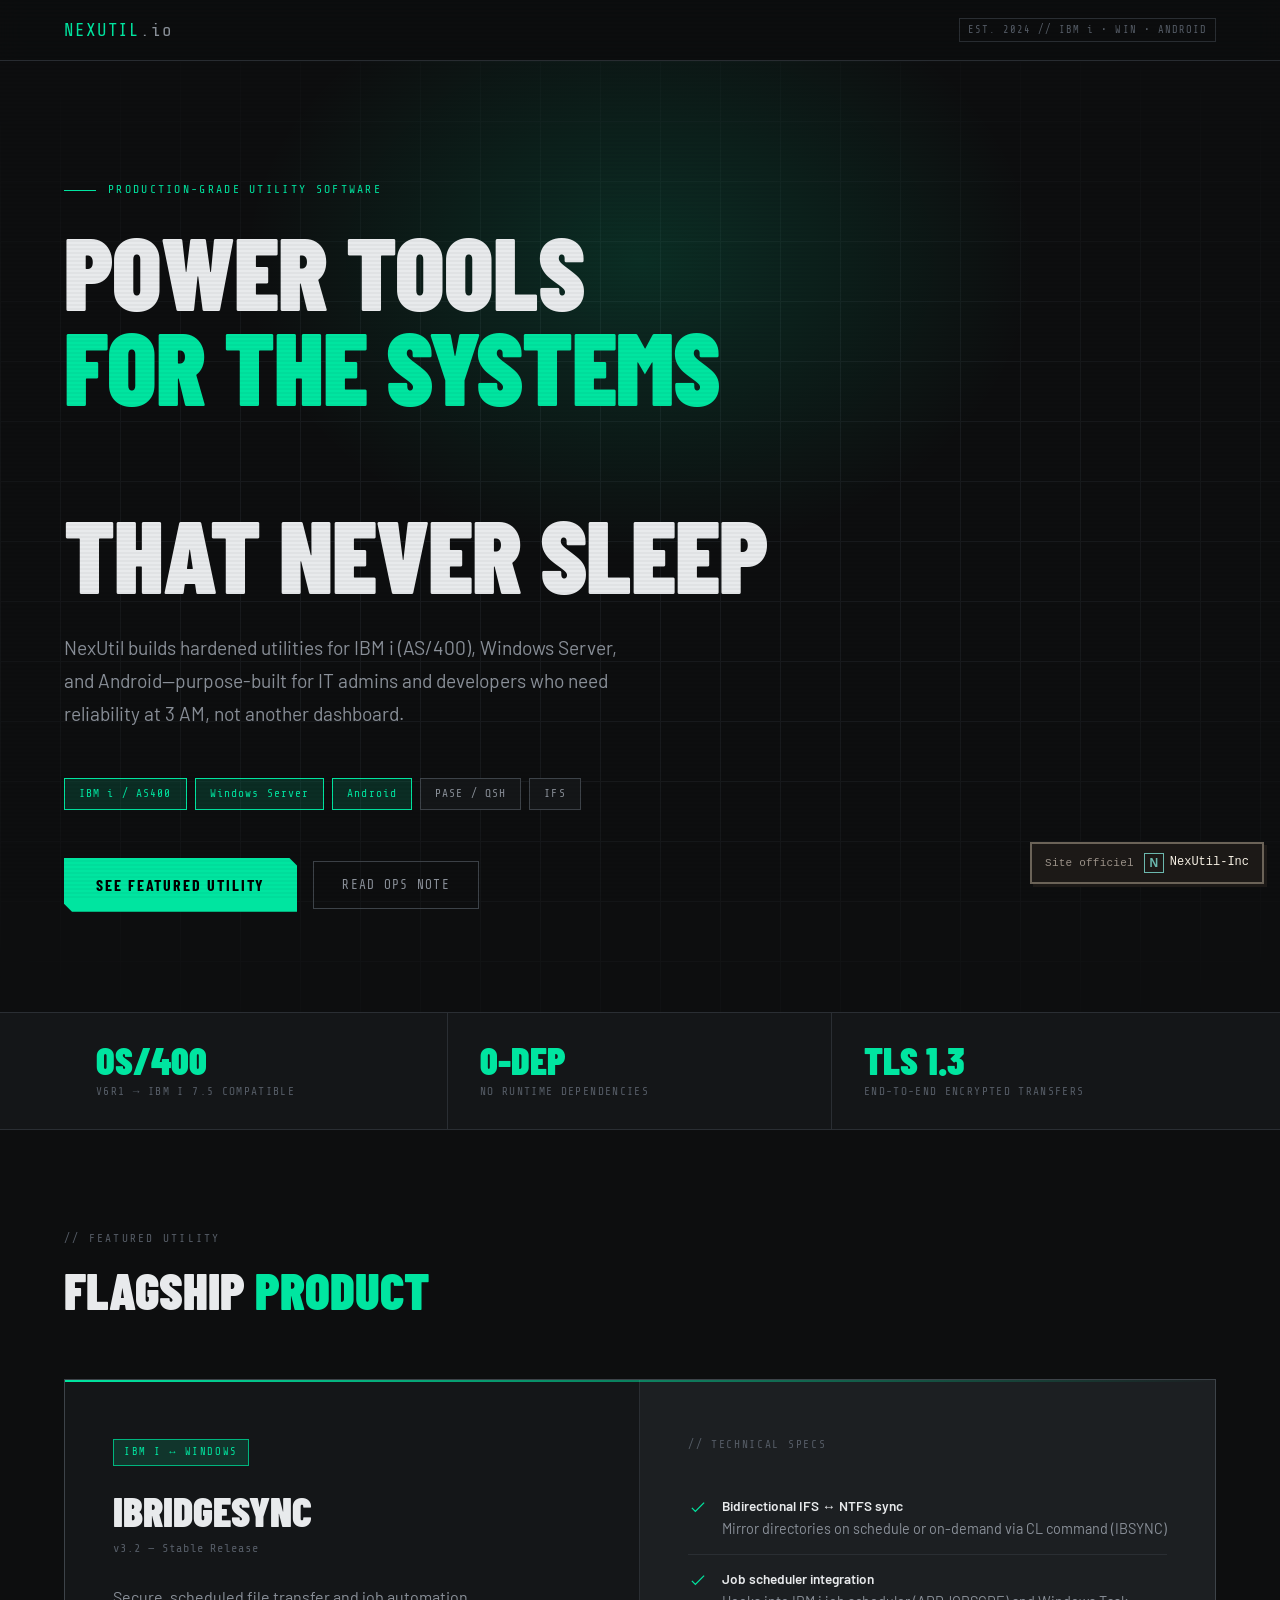
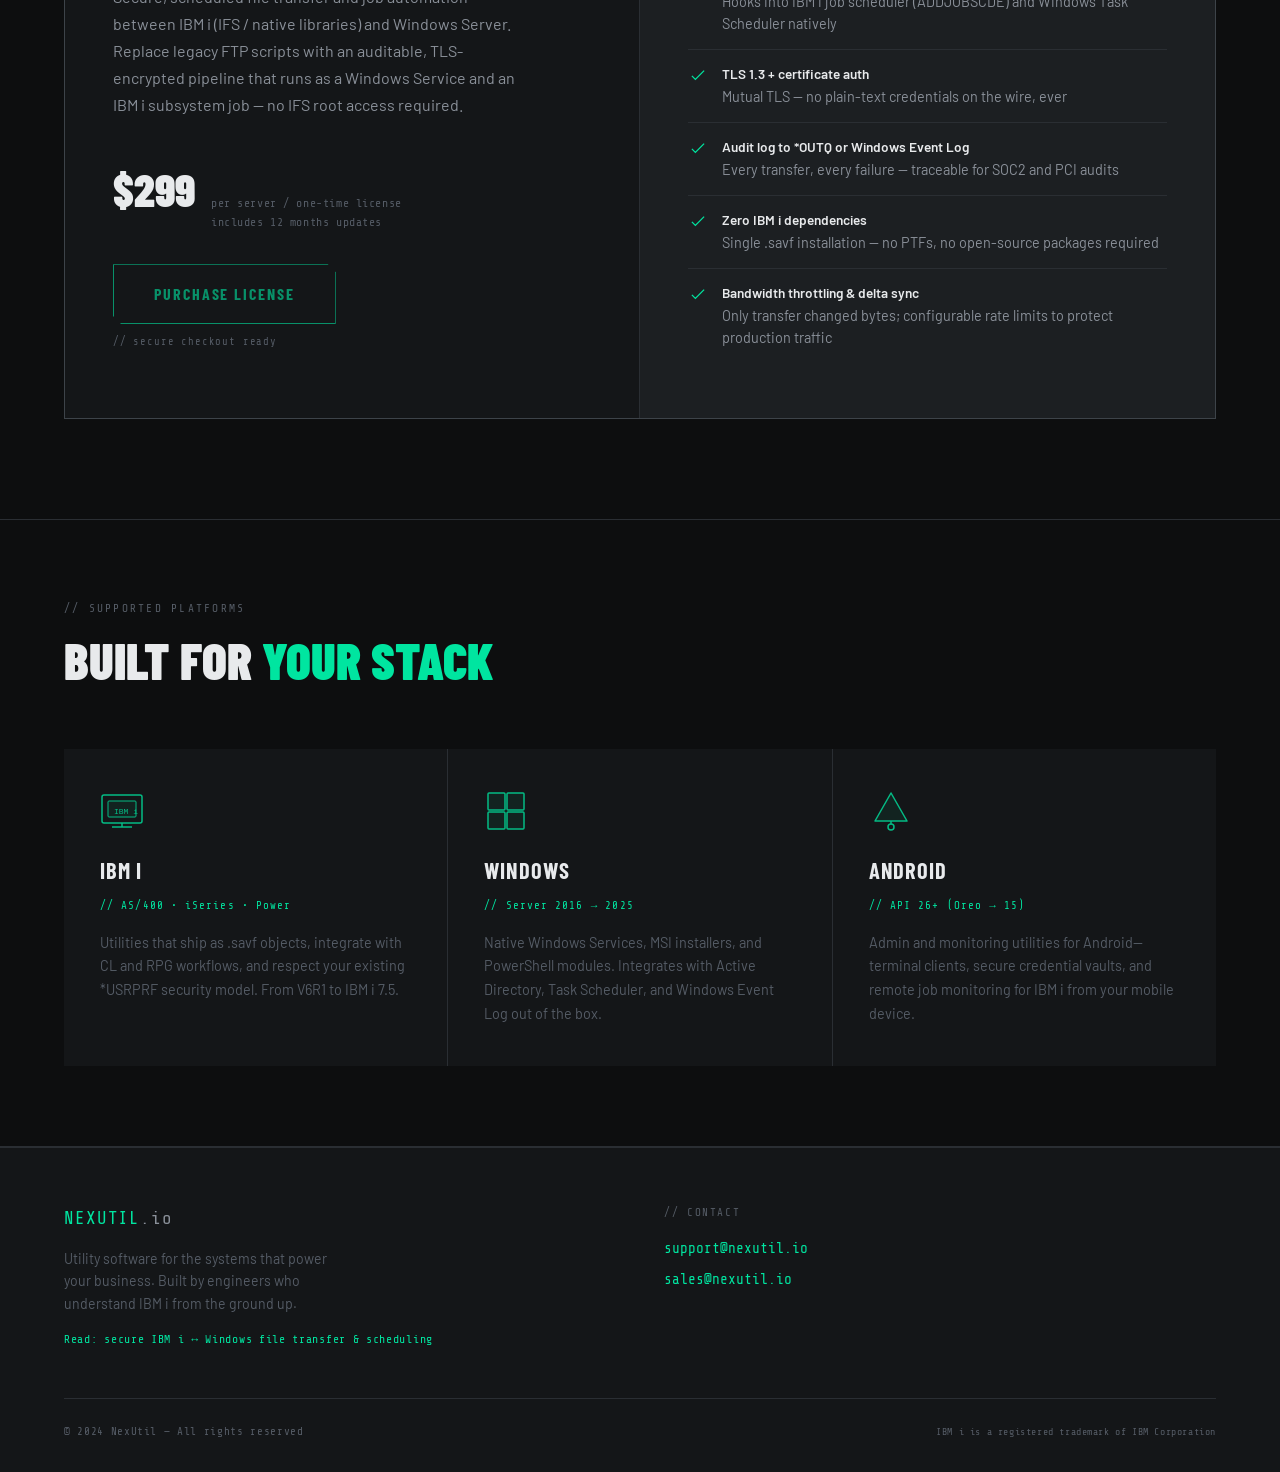
==== commit 5ebb7c59: "Replace inherited NanoCorp badge artwork" ====
--- a/index.html
+++ b/index.html
@@ -124,14 +124,34 @@
                 }
 
                 .nc-word {
-                    height: 19px;
-                    width: auto;
-                    display: block;
-                    fill: #F4EEE2
+                    display: none
                 }
 
                 a:hover .nc-word {
-                    fill: #FEFDFB
+                    display: none
+                }
+
+                .nc-mark {
+                    display: none
+                }
+
+                .nc-lock::before {
+                    content: "N";
+                    display: inline-flex;
+                    align-items: center;
+                    justify-content: center;
+                    width: 18px;
+                    height: 18px;
+                    border: 1px solid #6BB8AE;
+                    color: #6BB8AE;
+                    font: 700 12px/1 Arial, sans-serif;
+                }
+
+                .nc-lock::after {
+                    content: "NexUtil-Inc";
+                    color: #F4EEE2;
+                    font-family: ui-monospace, SFMono-Regular, Menlo, Consolas, monospace;
+                    font-size: 12px;
                 }
 
                 @media print {
@@ -140,8 +160,7 @@
                     }
                 }
             </style><a href="https://nexutil.netlify.app/"
-                target="_blank" rel="noopener" aria-label="NexUtil-Inc"><span class="nc-l">NexUtil-Inc
-                    with</span><span class="nc-lock"><svg class="nc-mark" viewBox="295 203.844 232 160.311"
+                target="_blank" rel="noopener" aria-label="NexUtil-Inc"><span class="nc-l">Site officiel</span><span class="nc-lock"><svg class="nc-mark" viewBox="295 203.844 232 160.311"
                         aria-hidden="true">
                         <path
                             d="M524 272.6v13.5h-.4v8.3h-2v6.2h-2v4.7H517v4l-1.7.7v.7h-1.6v2.7h-2v1.4l-2.4.1v1.4l-1 .2v2l-2 .7v1H504v1.7l-2.1.5v1.5h-1.4l-.2.6h-.3v2h-2.7v2.8h-5.2v2.3h-5v3.7h-4.7v2.7h-5v2.4h-5.6l-.2 2.7H462v2.7h-11.4l-4 .3v2.7h-31v-2.7h-13v-3h-3.5v4.2h3.4v.5h1.7l.1 1.9h9.1v2.7h40l.2-2 12.6-.2-.2-.4h5.4v-.1h2v2.2l-7.4.5v1.5h-8.7l-1.7.3v2.6l-13 .1v1c-2.8.4-19 .4-21-.3v-.2l-11-.5v-2.2l-11-.5V352c-3.5 0-7.5.1-10.2-.5v-1.7h-3l-.2-.9h-3.4v-2.7l-3.7-.3v-.3h-2V343H372v-2.7h-3.9l-.1-2.4-3.2-.3v-2.2l-3.6-.5v-2.4H358V330h-2.4v-3h-2.7v-3.7h-2.7v-2.9l-2.7-.1v-4.4l-3-.4V309l-2.8-.1v-17h2.8v-7h3v-3.5h3V276h2.4v-2.7h2.7v-2.7h2.5l.2-2.7 2.9-.3v-2.7h5.2v-1.7l4.9-.4v-3h4.7v-2.4c2-.6 3.3-.6 6.4-.6h.6l.2-2.7h7.7v-3.2h2.4l9.4-.2v-3h27l.4 3h7l.2 3h6v2.7l3.4.4v2.7l3.7.3v2.7l1.9.3v2.4h2.7v3l2.7.2v13H455v3l-1.6.2-.2 1.8-2.5.4v2.3l-3.4.5-.5 2.2-4.4.5v2.6l-3 .1v.5h-5.2l-.2 2.4h-19v-2.4l-2.7-.1h-3.4l-2.3-.5v-2l-3.7-.4-.2-3.4h-3l-2.9.5v6h2.4l.3 4.7 3.4.3v1l7.7.4.2 2.3h23.5l.2-.8h8.2l.2-2h5.4l.1-.9 2.9-.3v-2h3.7v-.4l3-.3v-2.4l1.7-.2.5.2.2-.3h.3v-2.4l2.9-.2v-2.7h2.6l.2-2.7 2.7-.1v-7.3h2.7V270l-2.7-.1-.2-7-2.3-.3-.4-3h-1.5V257l-1-.1V254l-5.7-.3v-3.2h-4.4v-2.7h-5.3V245l-3.4-.4-.2-.3H443l-.1-2.2-7-.3-.4-2.6h-13.1v-2.7l-4.4-.1h-31.4v2.8h-12.8l-.2 2.4-2.8.2-6.4.1-.5.2v2.9H358v2.7l-5.2.1v2.6l-5.4.3v3h-3v2.7l-5.7.4v3l-2.9.2v2.8H333l-.2 2.7h-2.5v2.2l-2.7.4v2.7l-1.5.1.2 2.4-1.9.2v3.5h-3v6.2h-2.7l-.2 8.1-2.5.2v22.6h2.7v9l2.7.1v4.6l3 .1.2 4 1.8.2v2.9l1.2.2v2.7l2.7.1.2 2.4 2.7.3.1 2.4h2.7v2.9h5.4v-3H339l-.1-2.3-2.9-.3v-3l-1.7-.4v-1l-1-.3v-2.9l-2.7-.7-.1-2.5-2.7-.3-.2-2.9-1.3-.2v-6l-2.9-.4v-21.7l2.7-.2.2-2.9h1.6v-3.8l2.7-.2v-3.9h2.7V284l2.7-.2v-2.3h2.7v2.7H336v10.4l-2.8.2v9.6h2.8l.2 9.8h2.5l.2 4.7 2.7.4.1 4h2.7l.2 4 2.5.4.2 2.7 2.8.1v2.2l2.2.2-.1 2.5 3.2.2.1 2.5 2.5.4.2 2 2.7.2v2.5h3v2.5h5.2l.2 2 4.5.2v2.5h6.3l.1 2 2.7.2.2 3.2h7.7v2.9h8.4l.2 2.4h13.8v3h7.4l.2-.2 27.4.2v-3h15v-2.4h9.3l.2-2.7 7.4-.2.2-2.5 7.2-.2v-2.3l2-.2v-.7h6l.2-2.3 3.9-.2.2-1.7h3l.3-2.5h5.4l.2-2.9 2.7-.1.1-4.6h3l.2-2.7 2.6-.3.1-2.2h2.4v-2.7l1.5-.4.2-7h-4v2.3l-3.4.7v3l-2.7.2v3.2h-2.9l-.2 2.2h-3.2v.8l-2.5.2 1.7-.2.3 2.6-4 .1V333l-.8-.2v-.2h3.8v-2.3l1.7-.2.2-2.5h3l.2-1 2.5-.2.2-3.2h1.6l.2-2.9 1.4-.1.1-1.2 2.2-.4.5-4h2l.2-3.2h2l.2-5h2.7v-8.7h2v-25.1zm-40.2 73h-3.4v-2.2h3.4zm7.4-2.5h-4.9l-.1-2.7h5zm3-2.7H492V338h3.7l-1.4.2zm5.7-2.4h-4.3v-2.7h4.3zm-46.2-10.2.3-1.2.5 1.2zm13.1-1.4-10.4.2-1.4.5v-2.6l5.8-.1V323h5.3v-2.5l.2-.2h4.9l.5-2.8h6l.4-3 4.5-.4v-3h3.7v-2.4l3.2-.3v-2.2l2.7-.2.2-2.7 2.5-2h2.3l1-5.8h2.4v-3.7l2.5-.3.2-6.4h2.7v-15.5l-.2-1.5.2-8.3-2.5-.3V256h-2.6l.2-2.5H498v5.9l2.7.3v4h.3l-.3 1.2v4.8h-2v1h-3v2.5l.6.2v7.9l-1.3.2v5.2h-3l.3-22.3-2.7-.3-.2-7.6-3-.2-.1-2.8-2.4-.2-.2-2.9-3.2-.1v-2.7h-3.2l-.1-3.4h-2.4v-3h-2.5l.2-2.2-3.6-.2v-2.4l-5.3-.1-.2-1.5H458v-2.4h-9.6l-.6-3.2-15.5-.3v-2.6l-35.7-.1v3.3l29.1.2v2.2l14.1.5.2 1.7h2.7l.2 1.8 7.2.5v2.4l5.9.3v2.4h5l.2 2.7 4 .3.2 2.9 3.9.3.1 2.7 5.3.4.1 2.5h4l.2 2.7 1.5.2v3.2l3 .3.2 7.3 2.7.1v14.2h-2.7v7l-3 .2-.2 4-3.2.3-.1 2.3-2.7.2-.2 2.7-2.5.1v2.6l-2.7.1v.4h-2.5l-.2 2.5-3 .2v2.2l-5.7.3v2.2l-7 .2v2.5h-13.4l-.1 2-11.5.2v3.2l16.8.2v.3l-1.5.5-1 1.5-2.7.2v.5l-4.2.3h-14.3v-.1l-8.4-.2v-2.4h-8l-.2-3-5.2-.2v-.5l-2.2-.1-.3-2.2-4.6-.4-.2-2.2-3.1-.3-.2-2.4-1-.1-.2-2.6-2.3-.1v-2l-3.2-.4v-11.5l.5-2 2.7-.1v-4l2.6-.3.2-1.8 2.7-.2.2-2.2 3-.1v-3h5v-2.4l6-.2.3-2h19.5l.3.3v1.9l5.7.1.2 2.4 3 .2.2 3 2.5.2.2 4h2.7V279l-2.9-.1v-5.6l-3.7-.2-.2-2.3-4.7-.2-.1-2.7h-10.1m0 0-2.2-.7 2.2-.1v-1.7l-15.8-.2v2.5l-10.3.4-.2 2.5-6 .2-.2 2.5-3.3.3-.2 2.4h-4.9l-.2 2.9-2.6.1-.2 4-2.4.4v3.7l-2.8.2v19l2.8.2v3.5l2.6.4.1 3.7 2.5.3.2 3 2.7.2.2 2.6 4 .1.2 2.2 3.7.2.1 1.2 4 .3v2.7l4.5.5.1 2.5h8.3v2.6h12.2v2.8h38.2v-2.2H466v-2.7h8.6v-2.1h5.9v-.7h1l-.2-1 3.7-.2.2-1.9 4-.1V323l2.9-.1.2-2.6 5.9-.1v-2.7l2.6-.2.6-2.9 4-.3.3-2.7 2.5-.3.4-4.8h2.7l.5-2.7 1.7-.1.5-5.4 2.3-.2.2-2.7h.7v-4.4h2.3v-6.7h.2v-22.3h-2.5l-.2-8h-2.5l-.2-6.1h-3l-.2-2.7h-2l-.5-3-1.7-.2-.2-1.2h-1.5v-2l-1.7-.2v-2h-1.8v-.9h-1.2l-.2-1.7h-1.8l-.2-1H497l-.2-1h-1.2l-.1-.3-1 .2.3-2.4-2.7-.2v-2.7h-5l-.2-2.3h-6.4v-2.7l-5.4-.2-.1-2.5-3.4-.2v-1.9h-5.4v-3l-8.7-.3v-2.7h-11.8l-.2-3.2-20-.2V204h-37.3v3.2l-20.2.2-.1 2.8-12.3.2v2.9l-8.2.1v3h-6.1v2.1l-3.2.2v2.3l-7.4.4v2.5h-4.5v2.4h-5v3h-4.8l-.2 2.7h-3v2l-2.7.2v2l-2.5.2-.2 2.3-2.5.5-.1 2.4H303v3.2h-2.6l-.5 2.7h.2v3h3v-2.8l4-.4.2-2.3h2.7l.2-2.9 3-.2.4-2.7h2.6l.2-2.7 4.2-.3.5-2 3-.2v-1.8h6.4v-2.6l2.7-.1v-.4h6.8v3h-6l-.1 2-3.5.2v1.9l-5.2.2v2.7l-4 .1v2.4l-4.8.3-.2 2.9-3 .2v2.7l-2.7.1-.1 3h-2.6v3.1l-2.5.2-.1 2.3H303l-.2 5.3h-2.4l-.1 3.8-2 .2-.2 6.8h-2.7v28.8h2.7v2.2h2.7V301h-2.5v-17.9l2.5-.1v-9.3h2.3l.2-4.6 2.5-.1v-3.9h2v-.8h.5l-.5-.2v.3l.5-.1v-1.2l.2-.4-.2-.3h2.2v-2.7l2.7-.2.4-2.7 2.3-.1.3-3 2.7-.2.2-2.6 3.9-.5.1-2.8 2.7-.2.4-2.5 4-.2.2-2.9h3.8l.2-2.7 4.4-.1v-2.6l5.5-.1v-1.5l3.6-.2v-2.4l7.4-.1.1-2.4 3.4-.3.2-.4h1.8v-1.7h5.5v-1h6l.1-2h12.8l.1-.7 6.1-.1v-2.4l4.7-.2v-.1h19.2v-.2l10 .2V219h-3v-1.2l-19.8-.7-.3.4H370l-.1 3-19.2-.1v-1.7h7.6v-2l8-.2v-2.9H377l.4-3.2 17.6-.2v-.1l1.9.1v-.5h18.8l.2.5 22.7.2.1 2.9 13.5.3.2 2.9 2.6.1v.2h6.8l.1 2.2 4.2.2.2 1.5 5 .5.4 2.4h1l.2.1h3.8l.4 2.7 5.5.2.2 2.4 6.5.3.2 2.9h2.4l.3 1.8 2.7.2v1.8l3.2.4.3 2.5 2.4.3.1 2.6 2.4.1v2.9l2.7.2.2 2.5 2.3.2v2.8l2.4.4.3 5.5h1.8v8.8l3 .2v1.8l.2.7h-.1v17h-1.5l-.2.5h-1l-.2 7.8h-2l-.3 4.7-2.4.2-.3 3.2-2.2.1-.2 2.2-2.5.2-.2 2.5-2.7.7v1.7h-2l-.1 2.5-3 .2-.2 2.7-5.6.3-.2 2.7-6.2.4v1.8l-2.7.2v.5l-3.2.2-.1 2.3-9.8.5-.1 3.2-.4.2z">
